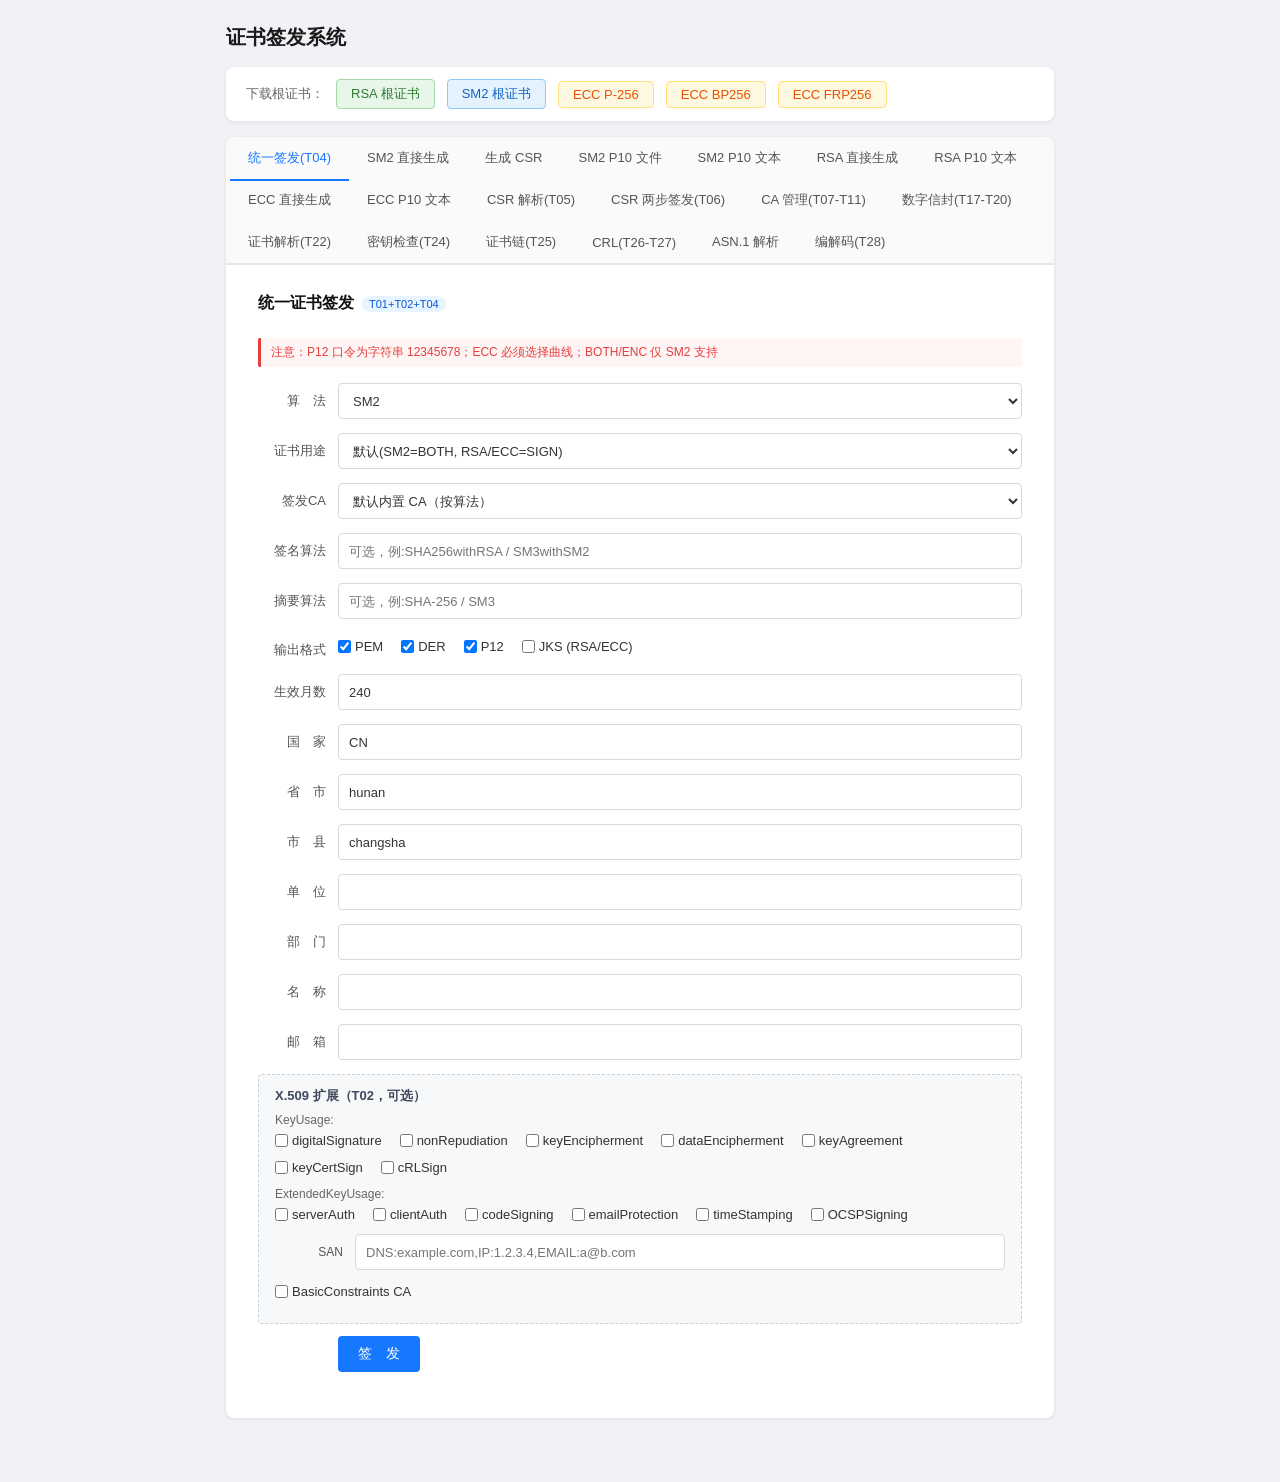
==== src/main/resources/static/index.html @ e84693b3 "init: 初始提交" ====
<!DOCTYPE html>
<html lang="zh-CN">
<head>
    <meta charset="utf-8">
    <meta name="viewport" content="width=device-width, initial-scale=1.0">
    <title>证书签发系统</title>
    <style>
        *, *::before, *::after { box-sizing: border-box; margin: 0; padding: 0; }

        body {
            font-family: -apple-system, BlinkMacSystemFont, "Segoe UI", Roboto, "Helvetica Neue", Arial, sans-serif;
            font-size: 14px;
            color: #333;
            background: #f0f2f5;
            min-height: 100vh;
        }

        /* ── Layout ─────────────────────────────────────── */
        .page-wrapper {
            max-width: 860px;
            margin: 24px auto;
            padding: 0 16px 40px;
        }

        .page-header {
            display: flex;
            align-items: center;
            gap: 12px;
            margin-bottom: 16px;
        }

        .page-header h1 {
            font-size: 20px;
            font-weight: 600;
            color: #1a1a1a;
        }

        /* ── CA Download Bar ─────────────────────────────── */
        .ca-bar {
            background: #fff;
            border-radius: 8px;
            padding: 12px 20px;
            margin-bottom: 16px;
            display: flex;
            flex-wrap: wrap;
            gap: 12px;
            align-items: center;
            box-shadow: 0 1px 4px rgba(0,0,0,.08);
        }

        .ca-bar span { font-size: 13px; color: #666; white-space: nowrap; }

        .ca-link {
            display: inline-block;
            padding: 5px 14px;
            border-radius: 4px;
            font-size: 13px;
            font-weight: 500;
            text-decoration: none;
            transition: opacity .15s;
            white-space: nowrap;
        }
        .ca-link:hover { opacity: .8; }
        .ca-link.rsa  { background: #e8f5e9; color: #2e7d32; border: 1px solid #a5d6a7; }
        .ca-link.sm2  { background: #e3f2fd; color: #1565c0; border: 1px solid #90caf9; }
        .ca-link.ecc  { background: #fff8e1; color: #e65100; border: 1px solid #ffe082; }

        /* ── Card ────────────────────────────────────────── */
        .card {
            background: #fff;
            border-radius: 8px;
            box-shadow: 0 1px 4px rgba(0,0,0,.08);
            overflow: hidden;
        }

        /* ── Tabs ────────────────────────────────────────── */
        .tab-nav {
            display: flex;
            flex-wrap: wrap;
            border-bottom: 2px solid #e5e7eb;
            background: #fafafa;
            padding: 0 4px;
        }

        .tab-btn {
            padding: 12px 18px;
            font-size: 13px;
            font-weight: 500;
            color: #555;
            background: none;
            border: none;
            cursor: pointer;
            border-bottom: 2px solid transparent;
            margin-bottom: -2px;
            transition: color .15s, border-color .15s;
            white-space: nowrap;
        }
        .tab-btn:hover { color: #1677ff; }
        .tab-btn.active { color: #1677ff; border-bottom-color: #1677ff; }

        .tab-pane { display: none; padding: 28px 32px 32px; }
        .tab-pane.active { display: block; }

        /* ── Form ─────────────────────────────────��──────── */
        .pane-title {
            font-size: 16px;
            font-weight: 600;
            margin-bottom: 24px;
            color: #111;
            display: flex;
            align-items: center;
            gap: 8px;
        }
        .pane-title .badge {
            font-size: 11px;
            font-weight: 500;
            padding: 2px 7px;
            border-radius: 10px;
            background: #e8f4ff;
            color: #0958d9;
        }

        .form-row {
            display: flex;
            align-items: center;
            margin-bottom: 14px;
            gap: 0;
        }

        .form-label {
            width: 80px;
            flex-shrink: 0;
            text-align: right;
            padding-right: 12px;
            color: #555;
            font-size: 13px;
        }

        .form-control {
            flex: 1;
            height: 36px;
            padding: 0 10px;
            border: 1px solid #d9d9d9;
            border-radius: 4px;
            font-size: 13px;
            color: #333;
            background: #fff;
            transition: border-color .15s, box-shadow .15s;
            outline: none;
        }
        .form-control:focus {
            border-color: #1677ff;
            box-shadow: 0 0 0 2px rgba(22,119,255,.12);
        }

        textarea.form-control {
            height: 280px;
            padding: 10px;
            resize: vertical;
            line-height: 1.5;
            font-family: "SFMono-Regular", Consolas, "Liberation Mono", Menlo, monospace;
            font-size: 12px;
        }

        select.form-control { cursor: pointer; }

        .form-hint {
            font-size: 12px;
            color: #e53e3e;
            margin-bottom: 16px;
            padding: 6px 10px;
            background: #fff5f5;
            border-left: 3px solid #e53e3e;
            border-radius: 2px;
        }

        /* ── File upload area ────────────────────────────── */
        .upload-area {
            border: 2px dashed #d9d9d9;
            border-radius: 6px;
            padding: 40px 20px;
            text-align: center;
            cursor: pointer;
            transition: border-color .15s, background .15s;
            margin-bottom: 16px;
            position: relative;
        }
        .upload-area:hover, .upload-area.drag-over {
            border-color: #1677ff;
            background: #f0f7ff;
        }
        .upload-area input[type=file] {
            position: absolute;
            inset: 0;
            opacity: 0;
            cursor: pointer;
        }
        .upload-icon {
            font-size: 32px;
            margin-bottom: 8px;
            color: #aaa;
        }
        .upload-area p { font-size: 14px; color: #666; }
        .upload-area small { font-size: 12px; color: #aaa; }
        .upload-filename {
            margin-top: 10px;
            font-size: 13px;
            color: #1677ff;
            font-weight: 500;
        }

        /* ── Button ──────────────────────────────────────── */
        .btn {
            display: inline-flex;
            align-items: center;
            gap: 6px;
            padding: 0 20px;
            height: 36px;
            border: none;
            border-radius: 4px;
            font-size: 14px;
            font-weight: 500;
            cursor: pointer;
            transition: background .15s, opacity .15s, transform .05s;
            outline: none;
        }
        .btn:active { transform: scale(.97); }
        .btn-primary { background: #1677ff; color: #fff; }
        .btn-primary:hover { background: #0958d9; }
        .btn-primary:disabled { background: #b0d0ff; cursor: not-allowed; }

        /* ── Toast ───────────────────────────────────────── */
        #toast-container {
            position: fixed;
            top: 24px;
            right: 24px;
            z-index: 9999;
            display: flex;
            flex-direction: column;
            gap: 10px;
            pointer-events: none;
        }
        .toast {
            padding: 12px 20px;
            border-radius: 6px;
            font-size: 14px;
            font-weight: 500;
            box-shadow: 0 4px 16px rgba(0,0,0,.15);
            animation: slideIn .25s ease;
            pointer-events: auto;
            max-width: 340px;
        }
        .toast.success { background: #f6ffed; color: #389e0d; border: 1px solid #b7eb8f; }
        .toast.error   { background: #fff2f0; color: #cf1322; border: 1px solid #ffccc7; }
        .toast.info    { background: #e6f4ff; color: #0958d9; border: 1px solid #91caff; }

        @keyframes slideIn {
            from { opacity: 0; transform: translateX(30px); }
            to   { opacity: 1; transform: translateX(0); }
        }

        /* ── Spinner ─────────────────────────────────────── */
        .spinner {
            display: inline-block;
            width: 16px;
            height: 16px;
            border: 2px solid rgba(255,255,255,.5);
            border-top-color: #fff;
            border-radius: 50%;
            animation: spin .6s linear infinite;
        }
        @keyframes spin { to { transform: rotate(360deg); } }

        /* ── Extension panel (T02) ────────────────────────── */
        .ext-panel {
            background: #f7f8fa;
            border: 1px dashed #c9d1d9;
            padding: 12px 16px;
            margin: 12px 0;
            border-radius: 4px;
        }
        .ext-panel .ext-title {
            font-weight: 600;
            color: #3f4a5c;
            margin-bottom: 8px;
            font-size: 13px;
        }
        .chk-row {
            display: flex;
            flex-wrap: wrap;
            gap: 12px 18px;
            margin: 6px 0 12px;
        }
        .chk-row label {
            font-size: 13px;
            color: #333;
            display: inline-flex;
            align-items: center;
            gap: 4px;
            cursor: pointer;
        }
        .preview-box {
            background: #fafafa;
            border: 1px solid #e0e4ea;
            padding: 12px 16px;
            margin-top: 12px;
            border-radius: 4px;
            white-space: pre-wrap;
            word-break: break-all;
            max-height: 380px;
            overflow: auto;
            font-family: "SFMono-Regular", Consolas, Menlo, monospace;
            font-size: 12px;
            color: #2a2a2a;
        }
        .btn-secondary { background: #f5f5f5; color: #333; border: 1px solid #d9d9d9; }
        .btn-secondary:hover { background: #e8e8e8; }
        .asn1-frame {
            width: 100%;
            min-height: calc(100vh - 220px);
            border: 1px solid #e0e4ea;
            border-radius: 4px;
            background: #fff;
        }

        /* ── Responsive ──────────────────────────────────── */
        @media (max-width: 600px) {
            .tab-pane { padding: 20px 16px 24px; }
            .form-label { width: 64px; font-size: 12px; }
            .tab-btn { padding: 10px 12px; font-size: 12px; }
            .ca-bar { gap: 8px; }
        }
    </style>
</head>
<body>

<div id="toast-container"></div>

<div class="page-wrapper">
    <div class="page-header">
        <h1>证书签发系统</h1>
    </div>

    <!-- CA Download Bar -->
    <div class="ca-bar">
        <span>下载根证书：</span>
        <a class="ca-link rsa" href="/api/v2/cert/download-rsa-ca">RSA 根证书</a>
        <a class="ca-link sm2" href="/api/v2/cert/download-sm2-ca">SM2 根证书</a>
        <a class="ca-link ecc" href="/api/v2/cert/download-ecc-ca/prime256v1">ECC P-256</a>
        <a class="ca-link ecc" href="/api/v2/cert/download-ecc-ca/brainpoolP256r1">ECC BP256</a>
        <a class="ca-link ecc" href="/api/v2/cert/download-ecc-ca/FRP256v1">ECC FRP256</a>
    </div>

    <!-- Main card -->
    <div class="card">
        <div class="tab-nav" role="tablist">
            <button class="tab-btn active" data-tab="unified"   role="tab">统一签发(T04)</button>
            <button class="tab-btn"        data-tab="sm2-p12"   role="tab">SM2 直接生成</button>
            <button class="tab-btn"        data-tab="csr-generate" role="tab">生成 CSR</button>
            <button class="tab-btn"        data-tab="sm2-p10f"  role="tab">SM2 P10 文件</button>
            <button class="tab-btn"        data-tab="sm2-p10s"  role="tab">SM2 P10 文本</button>
            <button class="tab-btn"        data-tab="rsa-p12"   role="tab">RSA 直接生成</button>
            <button class="tab-btn"        data-tab="rsa-p10s"  role="tab">RSA P10 文本</button>
            <button class="tab-btn"        data-tab="ecc-p12"   role="tab">ECC 直接生成</button>
            <button class="tab-btn"        data-tab="ecc-p10s"  role="tab">ECC P10 文本</button>
            <button class="tab-btn"        data-tab="csr-parse" role="tab">CSR 解析(T05)</button>
            <button class="tab-btn"        data-tab="csr-sign"  role="tab">CSR 两步签发(T06)</button>
            <button class="tab-btn"        data-tab="ca-mgmt"   role="tab">CA 管理(T07-T11)</button>
            <button class="tab-btn"        data-tab="envelope"  role="tab">数字信封(T17-T20)</button>
            <button class="tab-btn"        data-tab="cert-parse" role="tab">证书解析(T22)</button>
            <button class="tab-btn"        data-tab="key-inspect" role="tab">密钥检查(T24)</button>
            <button class="tab-btn"        data-tab="chain-inspect" role="tab">证书链(T25)</button>
            <button class="tab-btn"        data-tab="crl"       role="tab">CRL(T26-T27)</button>
            <button class="tab-btn"        data-tab="asn1"      role="tab">ASN.1 解析</button>
            <button class="tab-btn"        data-tab="tools"     role="tab">编解码(T28)</button>
        </div>

        <!-- ── Tab 0: T04 统一签发 ─────────────────────────── -->
        <div class="tab-pane active" id="tab-unified">
            <div class="pane-title">统一证书签发 <span class="badge">T01+T02+T04</span></div>
            <div class="form-hint">注意：P12 口令为字符串 12345678；ECC 必须选择曲线；BOTH/ENC 仅 SM2 支持</div>
            <form id="form-unified" autocomplete="off">
                <div class="form-row">
                    <label class="form-label">算　法</label>
                    <select class="form-control" name="algorithm" id="unified-algo">
                        <option value="SM2" selected>SM2</option>
                        <option value="RSA">RSA</option>
                        <option value="ECC">ECC</option>
                    </select>
                </div>
                <div class="form-row" id="unified-curve-row" style="display:none">
                    <label class="form-label">ECC曲线</label>
                    <select class="form-control" name="curve">
                        <option value="prime256v1" selected>prime256v1</option>
                        <option value="brainpoolP256r1">brainpoolP256r1</option>
                        <option value="FRP256v1">FRP256v1</option>
                    </select>
                </div>
                <div class="form-row">
                    <label class="form-label">证书用途</label>
                    <select class="form-control" name="certUsage">
                        <option value="">默认(SM2=BOTH, RSA/ECC=SIGN)</option>
                        <option value="SIGN">SIGN 签名</option>
                        <option value="ENC">ENC 加密 (仅SM2)</option>
                        <option value="BOTH">BOTH 双证书 (仅SM2)</option>
                    </select>
                </div>
                <div class="form-row">
                    <label class="form-label">签发CA</label>
                    <select class="form-control" name="caId" id="unified-caId">
                        <option value="">默认内置 CA（按算法）</option>
                    </select>
                </div>
                <div class="form-row">
                    <label class="form-label">签名算法</label>
                    <input class="form-control" name="signatureAlg" placeholder="可选，例:SHA256withRSA / SM3withSM2">
                </div>
                <div class="form-row">
                    <label class="form-label">摘要算法</label>
                    <input class="form-control" name="digestAlg" placeholder="可选，例:SHA-256 / SM3">
                </div>
                <div class="form-row" style="align-items:flex-start">
                    <label class="form-label" style="padding-top:8px">输出格式</label>
                    <div class="chk-row" style="flex:1; margin:6px 0">
                        <label><input type="checkbox" name="of_PEM" checked> PEM</label>
                        <label><input type="checkbox" name="of_DER" checked> DER</label>
                        <label><input type="checkbox" name="of_P12" checked> P12</label>
                        <label><input type="checkbox" name="of_JKS"> JKS (RSA/ECC)</label>
                    </div>
                </div>
                <div class="form-row">
                    <label class="form-label">生效月数</label>
                    <input class="form-control" name="certValidMonth" type="number" min="1" max="360" value="240">
                </div>
                <div class="form-row"><label class="form-label">国　家</label><input class="form-control" name="dn_c" value="CN" required></div>
                <div class="form-row"><label class="form-label">省　市</label><input class="form-control" name="dn_st" value="hunan" required></div>
                <div class="form-row"><label class="form-label">市　县</label><input class="form-control" name="dn_l" value="changsha" required></div>
                <div class="form-row"><label class="form-label">单　位</label><input class="form-control" name="dn_o" required></div>
                <div class="form-row"><label class="form-label">部　门</label><input class="form-control" name="dn_ou" required></div>
                <div class="form-row"><label class="form-label">名　称</label><input class="form-control" name="dn_cn" required></div>
                <div class="form-row"><label class="form-label">邮　箱</label><input class="form-control" name="dn_email" type="email"></div>

                <div class="ext-panel">
                    <div class="ext-title">X.509 扩展（T02，可选）</div>
                    <div style="font-size:12px;color:#666;margin-bottom:4px">KeyUsage:</div>
                    <div class="chk-row">
                        <label><input type="checkbox" name="ku_digitalSignature"> digitalSignature</label>
                        <label><input type="checkbox" name="ku_nonRepudiation"> nonRepudiation</label>
                        <label><input type="checkbox" name="ku_keyEncipherment"> keyEncipherment</label>
                        <label><input type="checkbox" name="ku_dataEncipherment"> dataEncipherment</label>
                        <label><input type="checkbox" name="ku_keyAgreement"> keyAgreement</label>
                        <label><input type="checkbox" name="ku_keyCertSign"> keyCertSign</label>
                        <label><input type="checkbox" name="ku_cRLSign"> cRLSign</label>
                    </div>
                    <div style="font-size:12px;color:#666;margin-bottom:4px">ExtendedKeyUsage:</div>
                    <div class="chk-row">
                        <label><input type="checkbox" name="eku_serverAuth"> serverAuth</label>
                        <label><input type="checkbox" name="eku_clientAuth"> clientAuth</label>
                        <label><input type="checkbox" name="eku_codeSigning"> codeSigning</label>
                        <label><input type="checkbox" name="eku_emailProtection"> emailProtection</label>
                        <label><input type="checkbox" name="eku_timeStamping"> timeStamping</label>
                        <label><input type="checkbox" name="eku_ocspSigning"> OCSPSigning</label>
                    </div>
                    <div class="form-row">
                        <label class="form-label" style="font-size:12px">SAN</label>
                        <input class="form-control" name="sans" placeholder="DNS:example.com,IP:1.2.3.4,EMAIL:a@b.com">
                    </div>
                    <div class="chk-row">
                        <label><input type="checkbox" name="basicConstraintsCA"> BasicConstraints CA</label>
                    </div>
                </div>

                <div class="form-row">
                    <label class="form-label"></label>
                    <button class="btn btn-primary" type="submit" id="btn-unified">签　发</button>
                </div>
            </form>
        </div>

        <!-- ── Tab 1: SM2 直接生成 P12 ─────────────────────── -->
        <div class="tab-pane" id="tab-sm2-p12">
            <div class="pane-title">SM2 用户证书签发 <span class="badge">服务端生成密钥</span></div>
            <div class="form-hint">注意：P12 口令为字符串 12345678</div>
            <form id="form-sm2-p12" autocomplete="off">
                <div class="form-row">
                    <label class="form-label">生效月数</label>
                    <input class="form-control" name="certValidMonth" type="number" min="1" max="360" value="240" required>
                </div>
                <div class="form-row">
                    <label class="form-label">国　家</label>
                    <input class="form-control" name="dn_c" placeholder="DN_C" value="CN" required>
                </div>
                <div class="form-row">
                    <label class="form-label">省　市</label>
                    <input class="form-control" name="dn_st" placeholder="DN_ST" value="hunan" required>
                </div>
                <div class="form-row">
                    <label class="form-label">市　县</label>
                    <input class="form-control" name="dn_l" placeholder="DN_L" value="changsha" required>
                </div>
                <div class="form-row">
                    <label class="form-label">地　址</label>
                    <input class="form-control" name="dn_street" placeholder="DN_S（选填）">
                </div>
                <div class="form-row">
                    <label class="form-label">单　位</label>
                    <input class="form-control" name="dn_o" placeholder="DN_O" required>
                </div>
                <div class="form-row">
                    <label class="form-label">部　门</label>
                    <input class="form-control" name="dn_ou" placeholder="DN_OU" required>
                </div>
                <div class="form-row">
                    <label class="form-label">名　称</label>
                    <input class="form-control" name="dn_cn" placeholder="DN_CN（唯一标识）" required>
                </div>
                <div class="form-row">
                    <label class="form-label">邮　箱</label>
                    <input class="form-control" name="dn_email" type="email" placeholder="DN_E（选填）">
                </div>
                <div class="form-row">
                    <label class="form-label"></label>
                    <button class="btn btn-primary" type="submit" id="btn-sm2-p12">提　交</button>
                </div>
            </form>
        </div>

        <!-- ── Tab 1.1: 生成 CSR ─────────────────────────── -->
        <div class="tab-pane" id="tab-csr-generate">
            <div class="pane-title">SM2 CSR 生成 <span class="badge">下载 CSR + 私钥</span></div>
            <div class="form-hint">输入 DN 后下载 ZIP，包含 .csr.pem 和对应 .key.pem</div>
            <form id="form-csr-generate" autocomplete="off">
                <div class="form-row">
                    <label class="form-label">国　家</label>
                    <input class="form-control" name="dn_c" placeholder="DN_C" value="CN" required>
                </div>
                <div class="form-row">
                    <label class="form-label">省　市</label>
                    <input class="form-control" name="dn_st" placeholder="DN_ST" value="hunan" required>
                </div>
                <div class="form-row">
                    <label class="form-label">市　县</label>
                    <input class="form-control" name="dn_l" placeholder="DN_L" value="changsha" required>
                </div>
                <div class="form-row">
                    <label class="form-label">地　址</label>
                    <input class="form-control" name="dn_street" placeholder="DN_S（选填）">
                </div>
                <div class="form-row">
                    <label class="form-label">单　位</label>
                    <input class="form-control" name="dn_o" placeholder="DN_O" required>
                </div>
                <div class="form-row">
                    <label class="form-label">部　门</label>
                    <input class="form-control" name="dn_ou" placeholder="DN_OU" required>
                </div>
                <div class="form-row">
                    <label class="form-label">名　称</label>
                    <input class="form-control" name="dn_cn" placeholder="DN_CN（唯一标识）" required>
                </div>
                <div class="form-row">
                    <label class="form-label">邮　箱</label>
                    <input class="form-control" name="dn_email" type="email" placeholder="DN_E（选填）">
                </div>
                <div class="form-row">
                    <label class="form-label"></label>
                    <button class="btn btn-primary" type="submit" id="btn-csr-generate">生成并下载</button>
                </div>
            </form>
        </div>

        <!-- ── Tab 2: SM2 P10 文件 ───────────────────────── -->
        <div class="tab-pane" id="tab-sm2-p10f">
            <div class="pane-title">SM2 P10 文件上传 <span class="badge">CSR 签发</span></div>
            <div class="form-hint">注意：P12 口令为字符串 12345678</div>
            <div class="upload-area" id="upload-sm2-p10f-area">
                <input type="file" id="upload-sm2-p10f-input" accept=".pem,.p10,.csr,.cer,.txt">
                <div class="upload-icon">📄</div>
                <p>点击或拖拽 P10 文件到此处</p>
                <small>支持 .pem / .p10 / .csr 格式</small>
                <div class="upload-filename" id="upload-sm2-p10f-name"></div>
            </div>
            <button class="btn btn-primary" id="btn-sm2-p10f" disabled>提　交</button>
        </div>

        <!-- ── Tab 3: SM2 P10 文本 ───────────────────────── -->
        <div class="tab-pane" id="tab-sm2-p10s">
            <div class="pane-title">SM2 P10 文本签发 <span class="badge">CSR 签发</span></div>
            <div class="form-hint">注意：P12 口令为字符串 12345678</div>
            <form id="form-sm2-p10s" autocomplete="off">
                <div class="form-row" style="align-items:flex-start">
                    <label class="form-label" style="padding-top:8px">P10 内容</label>
                    <textarea class="form-control" name="p10PemStr" placeholder="请粘贴 p10.pem 文件内容（-----BEGIN CERTIFICATE REQUEST----- ...）" required></textarea>
                </div>
                <div class="form-row">
                    <label class="form-label"></label>
                    <button class="btn btn-primary" type="submit" id="btn-sm2-p10s">提　交</button>
                </div>
            </form>
        </div>

        <!-- ── Tab 4: RSA 直接生成 P12 ─────────────────────── -->
        <div class="tab-pane" id="tab-rsa-p12">
            <div class="pane-title">RSA 用户证书签发 <span class="badge">服务端生成密钥</span></div>
            <div class="form-hint">注意：P12 口令为字符串 12345678</div>
            <form id="form-rsa-p12" autocomplete="off">
                <div class="form-row">
                    <label class="form-label">生效月数</label>
                    <input class="form-control" name="certValidMonth" type="number" min="1" max="360" value="240" required>
                </div>
                <div class="form-row">
                    <label class="form-label">国　家</label>
                    <input class="form-control" name="dn_c" placeholder="DN_C" value="CN" required>
                </div>
                <div class="form-row">
                    <label class="form-label">省　市</label>
                    <input class="form-control" name="dn_st" placeholder="DN_ST" value="hunan" required>
                </div>
                <div class="form-row">
                    <label class="form-label">市　县</label>
                    <input class="form-control" name="dn_l" placeholder="DN_L" value="changsha" required>
                </div>
                <div class="form-row">
                    <label class="form-label">地　址</label>
                    <input class="form-control" name="dn_street" placeholder="DN_S（选填）">
                </div>
                <div class="form-row">
                    <label class="form-label">单　位</label>
                    <input class="form-control" name="dn_o" placeholder="DN_O" required>
                </div>
                <div class="form-row">
                    <label class="form-label">部　门</label>
                    <input class="form-control" name="dn_ou" placeholder="DN_OU" required>
                </div>
                <div class="form-row">
                    <label class="form-label">名　称</label>
                    <input class="form-control" name="dn_cn" placeholder="DN_CN（唯一标识）" required>
                </div>
                <div class="form-row">
                    <label class="form-label">邮　箱</label>
                    <input class="form-control" name="dn_email" type="email" placeholder="DN_E（选填）">
                </div>
                <div class="form-row">
                    <label class="form-label"></label>
                    <button class="btn btn-primary" type="submit" id="btn-rsa-p12">提　交</button>
                </div>
            </form>
        </div>

        <!-- ── Tab 5: RSA P10 文本 ───────────────────────── -->
        <div class="tab-pane" id="tab-rsa-p10s">
            <div class="pane-title">RSA P10 文本签发 <span class="badge">CSR 签发</span></div>
            <div class="form-hint">注意：P12 口令为字符串 12345678</div>
            <form id="form-rsa-p10s" autocomplete="off">
                <div class="form-row" style="align-items:flex-start">
                    <label class="form-label" style="padding-top:8px">P10 内容</label>
                    <textarea class="form-control" name="p10PemStr" placeholder="请粘贴 p10.pem 文件内容" required></textarea>
                </div>
                <div class="form-row">
                    <label class="form-label"></label>
                    <button class="btn btn-primary" type="submit" id="btn-rsa-p10s">提　交</button>
                </div>
            </form>
        </div>

        <!-- ── Tab 6: ECC 直接生成 P12 ─────────────────────── -->
        <div class="tab-pane" id="tab-ecc-p12">
            <div class="pane-title">ECC 用户证书签发 <span class="badge">服务端生成密钥</span></div>
            <div class="form-hint">注意：P12 口令为字符串 12345678</div>
            <form id="form-ecc-p12" autocomplete="off">
                <div class="form-row">
                    <label class="form-label">曲　线</label>
                    <select class="form-control" name="eccCurve">
                        <option value="prime256v1" selected>prime256v1 (P-256 / secp256r1)</option>
                        <option value="brainpoolP256r1">brainpoolP256r1</option>
                        <option value="FRP256v1">FRP256v1</option>
                    </select>
                </div>
                <div class="form-row">
                    <label class="form-label">生效月数</label>
                    <input class="form-control" name="certValidMonth" type="number" min="1" max="360" value="240" required>
                </div>
                <div class="form-row">
                    <label class="form-label">国　家</label>
                    <input class="form-control" name="dn_c" placeholder="DN_C" value="CN" required>
                </div>
                <div class="form-row">
                    <label class="form-label">省　市</label>
                    <input class="form-control" name="dn_st" placeholder="DN_ST" value="hunan" required>
                </div>
                <div class="form-row">
                    <label class="form-label">市　县</label>
                    <input class="form-control" name="dn_l" placeholder="DN_L" value="changsha" required>
                </div>
                <div class="form-row">
                    <label class="form-label">地　址</label>
                    <input class="form-control" name="dn_street" placeholder="DN_S（选填）">
                </div>
                <div class="form-row">
                    <label class="form-label">单　位</label>
                    <input class="form-control" name="dn_o" placeholder="DN_O" required>
                </div>
                <div class="form-row">
                    <label class="form-label">部　门</label>
                    <input class="form-control" name="dn_ou" placeholder="DN_OU" required>
                </div>
                <div class="form-row">
                    <label class="form-label">名　称</label>
                    <input class="form-control" name="dn_cn" placeholder="DN_CN（唯一标识）" required>
                </div>
                <div class="form-row">
                    <label class="form-label">邮　箱</label>
                    <input class="form-control" name="dn_email" type="email" placeholder="DN_E（选填）">
                </div>
                <div class="form-row">
                    <label class="form-label"></label>
                    <button class="btn btn-primary" type="submit" id="btn-ecc-p12">提　交</button>
                </div>
            </form>
        </div>

        <!-- ── Tab 7: ECC P10 文本 ───────────────────────── -->
        <div class="tab-pane" id="tab-ecc-p10s">
            <div class="pane-title">ECC P10 文本签发 <span class="badge">CSR 签发</span></div>
            <div class="form-hint">注意：P12 口令为字符串 12345678</div>
            <form id="form-ecc-p10s" autocomplete="off">
                <div class="form-row">
                    <label class="form-label">曲　线</label>
                    <select class="form-control" name="eccCurve">
                        <option value="prime256v1" selected>prime256v1 (P-256 / secp256r1)</option>
                        <option value="brainpoolP256r1">brainpoolP256r1</option>
                        <option value="FRP256v1">FRP256v1</option>
                    </select>
                </div>
                <div class="form-row" style="align-items:flex-start">
                    <label class="form-label" style="padding-top:8px">P10 内容</label>
                    <textarea class="form-control" name="p10PemStr" placeholder="请粘贴 p10.pem 文件内容" required></textarea>
                </div>
                <div class="form-row">
                    <label class="form-label"></label>
                    <button class="btn btn-primary" type="submit" id="btn-ecc-p10s">提　交</button>
                </div>
            </form>
        </div>

        <!-- ── Tab 8: T05 CSR 解析 ─────────────────────────── -->
        <div class="tab-pane" id="tab-csr-parse">
            <div class="pane-title">CSR 解析 <span class="badge">T05</span></div>
            <div class="form-row" style="align-items:flex-start">
                <label class="form-label" style="padding-top:8px">CSR</label>
                <textarea class="form-control" id="csrParseInput" placeholder="粘贴 PKCS#10 CSR (PEM 或 base64 DER)"></textarea>
            </div>
            <div class="form-row">
                <label class="form-label"></label>
                <button class="btn btn-primary" id="btn-csr-parse">解 析</button>
            </div>
            <div id="csrParseResult" class="preview-box" style="display:none"></div>
        </div>

        <!-- ── Tab 9: T06 CSR 两步签发 ─────────────────────── -->
        <div class="tab-pane" id="tab-csr-sign">
            <div class="pane-title">CSR 两步签发 <span class="badge">T06</span></div>
            <div class="form-hint">先点【预览】查看 CSR 解析与默认扩展，确认无误后点【签发】。</div>
            <form id="form-csr-sign" autocomplete="off">
                <div class="form-row" style="align-items:flex-start">
                    <label class="form-label" style="padding-top:8px">CSR</label>
                    <textarea class="form-control" name="csrContent" placeholder="粘贴 PKCS#10 CSR，或选择下方 CSR 文件自动填入" required></textarea>
                </div>
                <div class="form-row">
                    <label class="form-label">CSR文件</label>
                    <div style="flex:1">
                        <input class="form-control" id="csr-sign-file" type="file" accept=".csr,.p10,.pem,.der,.req,.txt,application/pkcs10">
                        <div id="csrSignFileStatus" style="font-size:12px;color:#666;margin-top:6px">支持 PEM 或 DER CSR 文件；读取后仍可手动编辑 CSR 内容。</div>
                    </div>
                </div>
                <div class="form-row">
                    <label class="form-label">算　法</label>
                    <select class="form-control" name="algorithm" id="csrsign-algo">
                        <option value="">自动检测</option>
                        <option value="SM2">SM2</option>
                        <option value="RSA">RSA</option>
                        <option value="ECC">ECC</option>
                    </select>
                </div>
                <div class="form-row" id="csrsign-curve-row" style="display:none">
                    <label class="form-label">ECC曲线</label>
                    <select class="form-control" name="curve">
                        <option value="prime256v1" selected>prime256v1</option>
                        <option value="brainpoolP256r1">brainpoolP256r1</option>
                        <option value="FRP256v1">FRP256v1</option>
                    </select>
                </div>
                <div class="form-row">
                    <label class="form-label">有效月数</label>
                    <input class="form-control" name="certValidMonth" type="number" min="1" max="360" placeholder="可选">
                </div>

                <div class="ext-panel">
                    <div class="ext-title">追加扩展（合并到 CSR 中已请求项）</div>
                    <div style="font-size:12px;color:#666;margin-bottom:4px">KeyUsage:</div>
                    <div class="chk-row">
                        <label><input type="checkbox" name="csku_digitalSignature"> digitalSignature</label>
                        <label><input type="checkbox" name="csku_nonRepudiation"> nonRepudiation</label>
                        <label><input type="checkbox" name="csku_keyEncipherment"> keyEncipherment</label>
                        <label><input type="checkbox" name="csku_dataEncipherment"> dataEncipherment</label>
                        <label><input type="checkbox" name="csku_keyAgreement"> keyAgreement</label>
                        <label><input type="checkbox" name="csku_keyCertSign"> keyCertSign</label>
                        <label><input type="checkbox" name="csku_cRLSign"> cRLSign</label>
                    </div>
                    <div style="font-size:12px;color:#666;margin-bottom:4px">ExtendedKeyUsage:</div>
                    <div class="chk-row">
                        <label><input type="checkbox" name="cseku_serverAuth"> serverAuth</label>
                        <label><input type="checkbox" name="cseku_clientAuth"> clientAuth</label>
                        <label><input type="checkbox" name="cseku_codeSigning"> codeSigning</label>
                        <label><input type="checkbox" name="cseku_emailProtection"> emailProtection</label>
                        <label><input type="checkbox" name="cseku_timeStamping"> timeStamping</label>
                        <label><input type="checkbox" name="cseku_ocspSigning"> OCSPSigning</label>
                    </div>
                    <div class="form-row">
                        <label class="form-label" style="font-size:12px">SAN</label>
                        <input class="form-control" name="sans" placeholder="DNS:example.com,IP:1.2.3.4">
                    </div>
                    <div class="chk-row">
                        <label><input type="checkbox" name="basicConstraintsCA"> BasicConstraints CA</label>
                    </div>
                </div>

                <div class="form-row">
                    <label class="form-label"></label>
                    <button class="btn btn-secondary" type="button" id="btn-csr-preview">预 览</button>
                    &nbsp;
                    <button class="btn btn-primary" type="submit" id="btn-csr-sign">签 发</button>
                </div>
            </form>
            <div id="csrPreviewBox" class="preview-box" style="display:none"></div>
        </div>

        <!-- ══════════════════════════════════════════════════
             Tab 10: CA 管理 (T07-T11)
        ══════════════════════════════════════════════════ -->
        <div class="tab-pane" id="tab-ca-mgmt">
            <div class="pane-title">自建 CA 管理 <span class="badge">T07-T11</span></div>
            <div class="form-hint">需要管理员 token；所有 /api/v2/ca/** 请求自动附加 X-Admin-Token 头</div>

            <div class="form-row">
                <label class="form-label">Admin Token</label>
                <input class="form-control" id="admin-token" type="password" placeholder="X-Admin-Token（环境变量 CERT_ADMIN_TOKEN）">
            </div>

            <div class="ext-panel">
                <div class="ext-title">上传自建 CA（JSON / Base64 P12）</div>
                <form id="form-ca-upload" autocomplete="off">
                    <div class="form-row"><label class="form-label">名　称</label><input class="form-control" name="name" required placeholder="MyCorp Sub CA"></div>
                    <div class="form-row"><label class="form-label">P12 Base64</label><input class="form-control" name="p12Base64" placeholder="可选；与 PEM 二选一"></div>
                    <div class="form-row"><label class="form-label">P12 口令</label><input class="form-control" name="p12Password" placeholder="P12 文件口令"></div>
                    <div class="form-row" style="align-items:flex-start">
                        <label class="form-label" style="padding-top:8px">证书 PEM</label>
                        <textarea class="form-control" name="certPem" placeholder="可选；与 P12 二选一" style="height:120px"></textarea>
                    </div>
                    <div class="form-row" style="align-items:flex-start">
                        <label class="form-label" style="padding-top:8px">私钥 PEM</label>
                        <textarea class="form-control" name="privateKeyPem" style="height:120px"></textarea>
                    </div>
                    <div class="form-row"><label class="form-label">ECC 曲线</label><input class="form-control" name="curve" placeholder="仅 ECC 必填：prime256v1 等"></div>
                    <div class="form-row"><label class="form-label"></label>
                        <button class="btn btn-primary" type="submit" id="btn-ca-upload">上 传</button>
                        &nbsp;
                        <button class="btn btn-secondary" type="button" id="btn-ca-refresh">刷新列表</button>
                    </div>
                </form>
            </div>

            <div class="ext-panel">
                <div class="ext-title">CA 列表</div>
                <div id="ca-list" class="preview-box" style="display:block">点击 "刷新列表" 加载</div>
            </div>
        </div>

        <!-- ══════════════════════════════════════════════════
             Tab 11: 数字信封 (T17-T20)
        ══════════════════════════════════════════════════ -->
        <div class="tab-pane" id="tab-envelope">
            <div class="pane-title">数字信封 <span class="badge">T17-T20</span></div>
            <div class="form-hint">SM2 证书→SM4-CBC + SM2-Encrypt；RSA 证书→AES-128-CBC + RSA-PKCS1。</div>

            <div class="form-row">
                <label class="form-label">操　作</label>
                <select class="form-control" id="env-op">
                    <option value="encrypt" selected>加密 encrypt</option>
                    <option value="decrypt">解密 decrypt</option>
                    <option value="parse">解析 parse</option>
                </select>
            </div>

            <div id="env-encrypt-pane">
                <div class="form-row" style="align-items:flex-start">
                    <label class="form-label" style="padding-top:8px">明　文</label>
                    <textarea class="form-control" id="env-plain" placeholder="任意明文" style="height:100px"></textarea>
                </div>
                <div class="form-row">
                    <label class="form-label">明文编码</label>
                    <select class="form-control" id="env-plain-encoding">
                        <option value="utf8" selected>UTF-8 文本（自动 base64 化）</option>
                        <option value="base64">已是 base64</option>
                    </select>
                </div>
                <div class="form-row" style="align-items:flex-start">
                    <label class="form-label" style="padding-top:8px">收件人证书</label>
                    <textarea class="form-control" id="env-cert" placeholder="PEM 或 base64 DER" style="height:120px"></textarea>
                </div>
                <div class="form-row"><label class="form-label"></label>
                    <button class="btn btn-primary" id="btn-env-encrypt">加 密</button>
                </div>
            </div>

            <div id="env-decrypt-pane" style="display:none">
                <div class="form-row" style="align-items:flex-start">
                    <label class="form-label" style="padding-top:8px">信封 base64</label>
                    <textarea class="form-control" id="env-envelope" style="height:100px"></textarea>
                </div>
                <div class="form-row"><label class="form-label">P12 Base64</label><input class="form-control" id="env-p12" placeholder="P12 base64（与 PEM 二选一）"></div>
                <div class="form-row"><label class="form-label">P12 口令</label><input class="form-control" id="env-p12pwd"></div>
                <div class="form-row" style="align-items:flex-start">
                    <label class="form-label" style="padding-top:8px">私钥 PEM</label>
                    <textarea class="form-control" id="env-priv" style="height:100px"></textarea>
                </div>
                <div class="form-row" style="align-items:flex-start">
                    <label class="form-label" style="padding-top:8px">拥有者证书</label>
                    <textarea class="form-control" id="env-owner" placeholder="（多收件人时必填）" style="height:80px"></textarea>
                </div>
                <div class="form-row"><label class="form-label"></label>
                    <button class="btn btn-primary" id="btn-env-decrypt">解 密</button>
                </div>
            </div>

            <div id="env-parse-pane" style="display:none">
                <div class="form-row" style="align-items:flex-start">
                    <label class="form-label" style="padding-top:8px">信封 base64</label>
                    <textarea class="form-control" id="env-parse-input" style="height:120px"></textarea>
                </div>
                <div class="form-row"><label class="form-label"></label>
                    <button class="btn btn-primary" id="btn-env-parse">解 析</button>
                </div>
            </div>

            <div id="env-result" class="preview-box" style="display:none"></div>
        </div>

        <!-- ══════════════════════════════════════════════════
             Tab 12: 证书解析（含 v3 扩展项, T22）
        ══════════════════════════════════════════════════ -->
        <div class="tab-pane" id="tab-cert-parse">
            <div class="pane-title">证书解析 <span class="badge">T22 含扩展项</span></div>
            <div class="form-row" style="align-items:flex-start">
                <label class="form-label" style="padding-top:8px">证书</label>
                <textarea class="form-control" id="cert-parse-input" placeholder="PEM 或 base64 DER"></textarea>
            </div>
            <div class="form-row"><label class="form-label"></label>
                <button class="btn btn-primary" id="btn-cert-parse">解 析</button>
            </div>
            <div id="cert-parse-result" class="preview-box" style="display:none"></div>
        </div>

        <!-- ══════════════════════════════════════════════════
             Tab 13: 密钥检查 (T24)
        ══════════════════════════════════════════════════ -->
        <div class="tab-pane" id="tab-key-inspect">
            <div class="pane-title">私钥检查 <span class="badge">T24 含证书匹配</span></div>
            <div class="form-hint">仅私钥 → 算法/曲线/位长；附证书 → 校验私钥/证书是否匹配。</div>
            <div class="form-row" style="align-items:flex-start">
                <label class="form-label" style="padding-top:8px">私钥 PEM</label>
                <textarea class="form-control" id="key-priv" placeholder="-----BEGIN PRIVATE KEY----- ..."></textarea>
            </div>
            <div class="form-row"><label class="form-label">口　令</label><input class="form-control" id="key-pwd" placeholder="加密私钥时填"></div>
            <div class="form-row" style="align-items:flex-start">
                <label class="form-label" style="padding-top:8px">证书</label>
                <textarea class="form-control" id="key-cert" placeholder="可选 — PEM 或 base64 DER" style="height:100px"></textarea>
            </div>
            <div class="form-row"><label class="form-label"></label>
                <button class="btn btn-primary" id="btn-key-inspect">检 查</button>
            </div>
            <div id="key-inspect-result" class="preview-box" style="display:none"></div>
        </div>

        <!-- ══════════════════════════════════════════════════
             Tab 14: 证书链验证 (T25)
        ══════════════════════════════════════════════════ -->
        <div class="tab-pane" id="tab-chain-inspect">
            <div class="pane-title">证书链信任路径验证 <span class="badge">T25</span></div>
            <div class="form-hint">每行一张证书的 base64 DER 或一段 PEM 块（多行 PEM 用空行分隔）。链顺序：EE → SubCA → RootCA</div>
            <div class="form-row" style="align-items:flex-start">
                <label class="form-label" style="padding-top:8px">证书链</label>
                <textarea class="form-control" id="chain-input" placeholder="每张证书一段 PEM，多张用空行分隔" style="height:200px"></textarea>
            </div>
            <div class="form-row" style="align-items:flex-start">
                <label class="form-label" style="padding-top:8px">信任锚</label>
                <textarea class="form-control" id="chain-anchors" placeholder="可选 — 锚证书（同样多 PEM）" style="height:120px"></textarea>
            </div>
            <div class="form-row"><label class="form-label"></label>
                <button class="btn btn-primary" id="btn-chain-inspect">验 证</button>
            </div>
            <div id="chain-result" class="preview-box" style="display:none"></div>
        </div>

        <!-- ══════════════════════════════════════════════════
             Tab 15: CRL (T26-T27)
        ══════════════════════════════════════════════════ -->
        <div class="tab-pane" id="tab-crl">
            <div class="pane-title">CRL <span class="badge">T26-T27</span></div>
            <div class="form-row">
                <label class="form-label">操　作</label>
                <select class="form-control" id="crl-op">
                    <option value="generate" selected>生成 CRL</option>
                    <option value="parse">解析 CRL</option>
                </select>
            </div>

            <div id="crl-generate-pane">
                <div class="form-row"><label class="form-label">caId</label><input class="form-control" id="crl-caId" placeholder="builtin:SM2 / builtin:RSA / custom:..."></div>
                <div class="form-row"><label class="form-label">有效天数</label><input class="form-control" id="crl-validDays" type="number" min="1" value="30"></div>
                <div class="form-row" style="align-items:flex-start">
                    <label class="form-label" style="padding-top:8px">被吊销条目</label>
                    <textarea class="form-control" id="crl-entries" placeholder='JSON 数组，每项 {"serialNumberHex":"1a2b","reason":1}' style="height:140px"></textarea>
                </div>
                <div class="form-row"><label class="form-label"></label>
                    <button class="btn btn-primary" id="btn-crl-generate">生 成</button>
                </div>
            </div>

            <div id="crl-parse-pane" style="display:none">
                <div class="form-row" style="align-items:flex-start">
                    <label class="form-label" style="padding-top:8px">CRL base64</label>
                    <textarea class="form-control" id="crl-parse-input" style="height:140px"></textarea>
                </div>
                <div class="form-row"><label class="form-label"></label>
                    <button class="btn btn-primary" id="btn-crl-parse">解 析</button>
                </div>
            </div>

            <div id="crl-result" class="preview-box" style="display:none"></div>
        </div>

        <!-- ══════════════════════════════════════════════════
             Tab 16: ASN.1 解析
        ══════════════════════════════════════════════════ -->
        <div class="tab-pane" id="tab-asn1">
            <div class="pane-title">ASN.1 数据解析 <span class="badge">asn1js</span></div>
            <div class="form-hint">可粘贴 PEM/Base64/Hex/DER 数据，或加载示例文件进行结构化解析。</div>
            <iframe class="asn1-frame" src="asn1js/index.html" title="ASN.1 数据解析"></iframe>
        </div>

        <!-- ══════════════════════════════════════════════════
             Tab 17: 编解码工具 (T28)
        ══════════════════════════════════════════════════ -->
        <div class="tab-pane" id="tab-tools">
            <div class="pane-title">编解码工具 <span class="badge">T28</span></div>
            <div class="form-row">
                <label class="form-label">类　型</label>
                <select class="form-control" id="tool-type">
                    <option value="base64" selected>Base64 编/解码</option>
                    <option value="hex">Hex 编/解码</option>
                    <option value="asn1">ASN.1 解码</option>
                </select>
            </div>
            <div class="form-row" id="tool-op-row">
                <label class="form-label">操　作</label>
                <select class="form-control" id="tool-op">
                    <option value="encode" selected>encode</option>
                    <option value="decode">decode</option>
                </select>
            </div>
            <div class="form-row" id="tool-enc-row">
                <label class="form-label">输入编码</label>
                <select class="form-control" id="tool-input-encoding">
                    <option value="plain" selected>plain (UTF-8)</option>
                    <option value="base64">base64</option>
                    <option value="hex">hex</option>
                </select>
            </div>
            <div class="form-row" style="align-items:flex-start">
                <label class="form-label" style="padding-top:8px">输　入</label>
                <textarea class="form-control" id="tool-input" placeholder="待处理串"></textarea>
            </div>
            <div class="form-row"><label class="form-label"></label>
                <button class="btn btn-primary" id="btn-tool-run">运 行</button>
            </div>
            <div id="tool-result" class="preview-box" style="display:none"></div>
        </div>

    </div><!-- .card -->
</div><!-- .page-wrapper -->

<script>
(function () {
    'use strict';

    /* ── Toast ─────────────────────────────────────────── */
    function toast(msg, type) {
        var container = document.getElementById('toast-container');
        var el = document.createElement('div');
        el.className = 'toast ' + (type || 'info');
        el.textContent = msg;
        container.appendChild(el);
        setTimeout(function () {
            el.style.transition = 'opacity .3s';
            el.style.opacity = '0';
            setTimeout(function () { container.removeChild(el); }, 300);
        }, 3500);
    }

    /* ── Tabs ──────────────────────────────────────────── */
    var tabBtns = document.querySelectorAll('.tab-btn');
    tabBtns.forEach(function (btn) {
        btn.addEventListener('click', function () {
            var target = btn.dataset.tab;
            tabBtns.forEach(function (b) { b.classList.remove('active'); });
            document.querySelectorAll('.tab-pane').forEach(function (p) { p.classList.remove('active'); });
            btn.classList.add('active');
            document.getElementById('tab-' + target).classList.add('active');
        });
    });

    /* ── Button loading state ──────────────────────────── */
    function setLoading(btn, loading) {
        if (loading) {
            btn.disabled = true;
            btn._originalText = btn.textContent;
            btn.innerHTML = '<span class="spinner"></span> 处理中…';
        } else {
            btn.disabled = false;
            btn.textContent = btn._originalText || '提　交';
        }
    }

    /* ── Trigger download ──────────────────────────────── */
    function triggerDownload(url) {
        var a = document.createElement('a');
        a.href = url;
        a.download = '';
        document.body.appendChild(a);
        a.click();
        document.body.removeChild(a);
    }

    /* ── Collect form data as plain object ─────────────── */
    function formToObject(form) {
        var data = {};
        new FormData(form).forEach(function (val, key) {
            data[key] = val;
        });
        // certValidMonth must be a number
        if (data.certValidMonth !== undefined) {
            data.certValidMonth = parseInt(data.certValidMonth, 10);
        }
        return data;
    }

    /* ── POST JSON → handle response ───────────────────── */
    function postJson(url, payload, btn, onSuccess) {
        setLoading(btn, true);
        fetch(url, {
            method: 'POST',
            headers: { 'Content-Type': 'application/json' },
            body: JSON.stringify(payload)
        })
        .then(function (res) { return res.json(); })
        .then(function (result) {
            if (result.success) {
                toast('签发成功，正在下载…', 'success');
                onSuccess(result);
            } else {
                toast(result.msg || '操作失败', 'error');
            }
        })
        .catch(function (err) {
            toast('请求失败：' + err.message, 'error');
        })
        .finally(function () {
            setLoading(btn, false);
        });
    }

    function filenameFromDisposition(disposition, fallbackName) {
        if (!disposition) return fallbackName;
        var match = /filename\*=UTF-8''([^;]+)|filename="?([^";]+)"?/i.exec(disposition);
        var filename = match && (match[1] || match[2]);
        if (!filename) return fallbackName;
        try { return decodeURIComponent(filename); } catch (e) { return filename; }
    }

    function postJsonDownload(url, payload, btn, fallbackName) {
        setLoading(btn, true);
        fetch(url, {
            method: 'POST',
            headers: { 'Content-Type': 'application/json' },
            body: JSON.stringify(payload)
        })
        .then(function (res) {
            if (!res.ok) {
                return res.text().then(function (text) {
                    throw new Error(text || ('HTTP ' + res.status));
                });
            }
            var filename = filenameFromDisposition(res.headers.get('Content-Disposition'), fallbackName);
            return res.blob().then(function (blob) { return { blob: blob, filename: filename }; });
        })
        .then(function (download) {
            var objectUrl = URL.createObjectURL(download.blob);
            var a = document.createElement('a');
            a.href = objectUrl;
            a.download = download.filename;
            document.body.appendChild(a);
            a.click();
            document.body.removeChild(a);
            URL.revokeObjectURL(objectUrl);
            toast('CSR 生成成功，正在下载…', 'success');
        })
        .catch(function (err) {
            toast('请求失败：' + err.message, 'error');
        })
        .finally(function () {
            setLoading(btn, false);
        });
    }

    /* ── POST FormData (file upload) ───────────────────── */
    function postFormData(url, formData, btn, onSuccess) {
        setLoading(btn, true);
        fetch(url, { method: 'POST', body: formData })
        .then(function (res) { return res.json(); })
        .then(function (result) {
            if (result.success) {
                toast('签发成功，正在下载…', 'success');
                onSuccess(result);
            } else {
                toast(result.msg || '操作失败', 'error');
            }
        })
        .catch(function (err) {
            toast('请求失败：' + err.message, 'error');
        })
        .finally(function () {
            setLoading(btn, false);
        });
    }

    /* ════════════════════════════════════════════════════
       Tab 1 — SM2 直接生成 P12
    ════════════════════════════════════════════════════ */
    document.getElementById('form-sm2-p12').addEventListener('submit', function (e) {
        e.preventDefault();
        var btn  = document.getElementById('btn-sm2-p12');
        var data = formToObject(this);
        postJson('/api/v2/cert/cert-issue', data, btn, function () {
            triggerDownload('/api/v2/cert/download-cert/' + encodeURIComponent(data.dn_cn));
        });
    });

    document.getElementById('form-csr-generate').addEventListener('submit', function (e) {
        e.preventDefault();
        var btn = document.getElementById('btn-csr-generate');
        var data = formToObject(this);
        var filename = (data.dn_cn || 'csr') + '.csr.zip';
        postJsonDownload('/api/v2/cert/csr/generate', data, btn, filename);
    });

    /* ════════════════════════════════════════════════════
       Tab 2 — SM2 P10 文件上传
    ════════════════════════════════════════════════════ */
    (function () {
        var area   = document.getElementById('upload-sm2-p10f-area');
        var input  = document.getElementById('upload-sm2-p10f-input');
        var nameEl = document.getElementById('upload-sm2-p10f-name');
        var btn    = document.getElementById('btn-sm2-p10f');
        var file   = null;

        function setFile(f) {
            file = f;
            nameEl.textContent = f ? '已选择：' + f.name : '';
            btn.disabled = !f;
        }

        input.addEventListener('change', function () { setFile(this.files[0] || null); });

        area.addEventListener('dragover', function (e) {
            e.preventDefault();
            area.classList.add('drag-over');
        });
        area.addEventListener('dragleave', function () { area.classList.remove('drag-over'); });
        area.addEventListener('drop', function (e) {
            e.preventDefault();
            area.classList.remove('drag-over');
            setFile(e.dataTransfer.files[0] || null);
        });

        btn.addEventListener('click', function () {
            if (!file) { toast('请先选择 P10 文件', 'error'); return; }
            var fd = new FormData();
            fd.append('file', file);
            postFormData('/api/v2/cert/p10Upload', fd, btn, function (result) {
                triggerDownload('/api/v2/cert/download-cert/' + encodeURIComponent(result.data));
                setFile(null);
            });
        });
    })();

    /* ════════════════════════════════════════════════════
       Tab 3 — SM2 P10 文本
    ════════════════════════════════════════════════════ */
    document.getElementById('form-sm2-p10s').addEventListener('submit', function (e) {
        e.preventDefault();
        var btn  = document.getElementById('btn-sm2-p10s');
        var data = formToObject(this);
        postJson('/api/v2/cert/p10PemStr', data, btn, function (result) {
            triggerDownload('/api/v2/cert/download-cert/' + encodeURIComponent(result.data));
        });
    });

    /* ════════════════════════════════════════════════════
       Tab 4 — RSA 直接生成 P12
    ════════════════════════════════════════════════════ */
    document.getElementById('form-rsa-p12').addEventListener('submit', function (e) {
        e.preventDefault();
        var btn  = document.getElementById('btn-rsa-p12');
        var data = formToObject(this);
        postJson('/api/v2/cert/rsa-cert-issue', data, btn, function () {
            triggerDownload('/api/v2/cert/download-rsa-cert/' + encodeURIComponent(data.dn_cn));
        });
    });

    /* ════════════════════════════════════════════════════
       Tab 5 — RSA P10 文本
    ════════════════════════════════════════════════════ */
    document.getElementById('form-rsa-p10s').addEventListener('submit', function (e) {
        e.preventDefault();
        var btn  = document.getElementById('btn-rsa-p10s');
        var data = formToObject(this);
        postJson('/api/v2/cert/rsa-p10PemStr', data, btn, function (result) {
            triggerDownload('/api/v2/cert/download-rsa-cert/' + encodeURIComponent(result.data));
        });
    });

    /* ════════════════════════════════════════════════════
       Tab 6 — ECC 直接生成 P12
    ════════════════════════════════════════════════════ */
    document.getElementById('form-ecc-p12').addEventListener('submit', function (e) {
        e.preventDefault();
        var btn   = document.getElementById('btn-ecc-p12');
        var data  = formToObject(this);
        var curve = data.eccCurve || 'prime256v1';
        postJson('/api/v2/cert/ecc-cert-issue/' + curve, data, btn, function () {
            triggerDownload('/api/v2/cert/download-ecc-cert/' + curve + '/' + encodeURIComponent(data.dn_cn));
        });
    });

    /* ════════════════════════════════════════════════════
       Tab 7 — ECC P10 文本
    ════════════════════════════════════════════════════ */
    document.getElementById('form-ecc-p10s').addEventListener('submit', function (e) {
        e.preventDefault();
        var btn   = document.getElementById('btn-ecc-p10s');
        var data  = formToObject(this);
        var curve = data.eccCurve || 'prime256v1';
        postJson('/api/v2/cert/ecc-p10PemStr/' + curve, data, btn, function (result) {
            triggerDownload('/api/v2/cert/download-ecc-cert/' + curve + '/' + encodeURIComponent(result.data));
        });
    });

    /* ── Helpers shared by Unified / CSR Sign ─────────── */
    function collectChecked(form, prefix) {
        var arr = [];
        form.querySelectorAll('input[type=checkbox][name^="' + prefix + '"]').forEach(function (cb) {
            if (cb.checked) arr.push(cb.name.substring(prefix.length));
        });
        return arr;
    }
    function collectOutputFormats(form) {
        return collectChecked(form, 'of_');
    }
    function parseSans(str) {
        if (!str) return [];
        return str.split(',').map(function (s) { return s.trim(); }).filter(function (s) { return s.length > 0; });
    }
    function postRaw(url, body, contentType, btn, onResult) {
        setLoading(btn, true);
        fetch(url, { method: 'POST', headers: { 'Content-Type': contentType }, body: body })
            .then(function (r) { return r.json(); })
            .then(function (result) {
                if (result.success) onResult(result);
                else toast(result.msg || '操作失败', 'error');
            })
            .catch(function (err) { toast('请求失败：' + err.message, 'error'); })
            .finally(function () { setLoading(btn, false); });
    }

    /* ════════════════════════════════════════════════════
       Tab 0 — T04 统一签发
    ════════════════════════════════════════════════════ */
    var unifiedAlgo = document.getElementById('unified-algo');
    var unifiedCurveRow = document.getElementById('unified-curve-row');
    unifiedAlgo.addEventListener('change', function () {
        unifiedCurveRow.style.display = unifiedAlgo.value === 'ECC' ? 'flex' : 'none';
    });

    document.getElementById('form-unified').addEventListener('submit', function (e) {
        e.preventDefault();
        var form = this;
        var btn  = document.getElementById('btn-unified');
        var f    = formToObject(form);
        var algo = f.algorithm || 'SM2';
        var curve = f.curve || 'prime256v1';

        var payload = {
            certValidMonth: typeof f.certValidMonth === 'number' && !isNaN(f.certValidMonth) ? f.certValidMonth : null,
            dn_c: f.dn_c, dn_st: f.dn_st, dn_l: f.dn_l,
            dn_o: f.dn_o, dn_ou: f.dn_ou, dn_cn: f.dn_cn, dn_email: f.dn_email,
            algorithm: algo,
            certUsage: f.certUsage || null,
            caId: f.caId || null,
            signatureAlg: f.signatureAlg || null,
            digestAlg: f.digestAlg || null,
            outputFormats: collectOutputFormats(form),
            keyUsages: collectChecked(form, 'ku_'),
            extendedKeyUsages: collectChecked(form, 'eku_'),
            subjectAltNames: parseSans(f.sans),
            basicConstraintsCA: form.querySelector('input[name=basicConstraintsCA]').checked ? true : null
        };

        var qs = 'algorithm=' + encodeURIComponent(algo);
        if (algo === 'ECC') qs += '&curve=' + encodeURIComponent(curve);

        postJson('/api/v2/cert/issue?' + qs, payload, btn, function (result) {
            var cn = result.data;
            var path = '/api/v2/cert/download/' + algo + '/' + encodeURIComponent(cn);
            if (algo === 'ECC') path += '?curve=' + encodeURIComponent(curve);
            triggerDownload(path);
        });
    });

    /* ════════════════════════════════════════════════════
       Tab 8 — T05 CSR 解析
    ════════════════════════════════════════════════════ */
    document.getElementById('btn-csr-parse').addEventListener('click', function () {
        var btn = this;
        var csr = document.getElementById('csrParseInput').value;
        if (!csr || !csr.trim()) { toast('请输入 CSR', 'error'); return; }
        postRaw('/api/v2/cert/csr/parse', csr, 'text/plain', btn, function (result) {
            var box = document.getElementById('csrParseResult');
            box.style.display = 'block';
            box.textContent = JSON.stringify(result.data, null, 2);
        });
    });

    /* ════════════════════════════════════════════════════
       Tab 9 — T06 CSR 两步签发
    ════════════════════════════════════════════════════ */
    var csrSignAlgo = document.getElementById('csrsign-algo');
    var csrSignCurveRow = document.getElementById('csrsign-curve-row');
    var csrSignForm = document.getElementById('form-csr-sign');
    var csrSignInput = csrSignForm.querySelector('textarea[name=csrContent]');
    var csrSignFile = document.getElementById('csr-sign-file');
    var csrSignFileStatus = document.getElementById('csrSignFileStatus');
    var csrPreviewState = { csrContent: null, detectedAlgorithm: null, curve: null };
    var maxCsrFileSize = 1024 * 1024;

    csrSignAlgo.addEventListener('change', function () {
        csrSignCurveRow.style.display = csrSignAlgo.value === 'ECC' ? 'flex' : 'none';
    });

    function clearCsrPreviewState() {
        csrPreviewState = { csrContent: null, detectedAlgorithm: null, curve: null };
        var box = document.getElementById('csrPreviewBox');
        box.style.display = 'none';
        box.textContent = '';
    }

    function saveCsrPreviewState(payload, result) {
        csrPreviewState = {
            csrContent: payload.csrContent,
            detectedAlgorithm: result.data && result.data.detectedAlgorithm ? result.data.detectedAlgorithm : null,
            curve: resolveCsrCurve(result.data && result.data.publicKeyParam)
        };
    }

    function resolveCsrCurve(publicKeyParam) {
        if (!publicKeyParam) return null;
        if (publicKeyParam.indexOf('prime256v1') >= 0 ||
            publicKeyParam.indexOf('secp256r1') >= 0 ||
            publicKeyParam.indexOf('1.2.840.10045.3.1.7') >= 0) return 'prime256v1';
        if (publicKeyParam.indexOf('brainpoolP256r1') >= 0 ||
            publicKeyParam.indexOf('1.3.36.3.3.2.8.1.1.7') >= 0) return 'brainpoolP256r1';
        if (publicKeyParam.indexOf('FRP256v1') >= 0 ||
            publicKeyParam.indexOf('1.2.250.1.223.101.256.1') >= 0) return 'FRP256v1';
        return null;
    }

    function looksLikeCsrPem(text) {
        return text.indexOf('-----BEGIN CERTIFICATE REQUEST-----') >= 0 ||
            text.indexOf('-----BEGIN NEW CERTIFICATE REQUEST-----') >= 0;
    }

    function arrayBufferToBase64(buffer) {
        var bytes = new Uint8Array(buffer);
        var binary = '';
        var chunkSize = 0x8000;
        for (var i = 0; i < bytes.length; i += chunkSize) {
            var chunk = bytes.subarray(i, i + chunkSize);
            binary += String.fromCharCode.apply(null, chunk);
        }
        return btoa(binary);
    }

    function requestJson(url, payload) {
        return fetch(url, {
            method: 'POST',
            headers: { 'Content-Type': 'application/json' },
            body: JSON.stringify(payload)
        })
        .then(function (res) { return res.json(); })
        .then(function (result) {
            if (!result.success) throw new Error(result.msg || '操作失败');
            return result;
        });
    }

    function resolveCsrSignAlgorithm(payload) {
        if (payload.algorithm) return Promise.resolve(payload.algorithm);
        if (csrPreviewState.csrContent === payload.csrContent && csrPreviewState.detectedAlgorithm) {
            return Promise.resolve(csrPreviewState.detectedAlgorithm);
        }
        return requestJson('/api/v2/cert/csr/preview', payload).then(function (result) {
            saveCsrPreviewState(payload, result);
            if (!csrPreviewState.detectedAlgorithm) throw new Error('无法自动检测 CSR 算法');
            return csrPreviewState.detectedAlgorithm;
        });
    }

    function handleCsrFile(file) {
        if (!file) return;
        if (file.size > maxCsrFileSize) {
            csrSignFile.value = '';
            csrSignFileStatus.textContent = 'CSR 文件不能超过 1MB';
            toast('CSR 文件不能超过 1MB', 'error');
            return;
        }
        var reader = new FileReader();
        reader.onload = function () {
            var buffer = reader.result;
            var text = new TextDecoder('utf-8').decode(buffer);
            var isPem = looksLikeCsrPem(text);
            csrSignInput.value = isPem ? text.trim() : arrayBufferToBase64(buffer);
            clearCsrPreviewState();
            csrSignFileStatus.textContent = '已读取：' + file.name + '（' + (isPem ? 'PEM' : 'DER/base64') + '）';
            toast('CSR 文件已读取，请预览或签发', 'success');
        };
        reader.onerror = function () {
            toast('读取 CSR 文件失败', 'error');
        };
        reader.readAsArrayBuffer(file);
    }

    function buildCsrSignPayload(form) {
        var f = formToObject(form);
        return {
            csrContent: f.csrContent,
            algorithm: f.algorithm || null,
            curve: f.curve || null,
            certValidMonth: typeof f.certValidMonth === 'number' && !isNaN(f.certValidMonth) ? f.certValidMonth : null,
            keyUsages: collectChecked(form, 'csku_'),
            extendedKeyUsages: collectChecked(form, 'cseku_'),
            subjectAltNames: parseSans(f.sans),
            basicConstraintsCA: form.querySelector('input[name=basicConstraintsCA]').checked ? true : null
        };
    }

    csrSignFile.addEventListener('change', function () {
        handleCsrFile(this.files && this.files[0]);
    });

    csrSignInput.addEventListener('input', function () {
        clearCsrPreviewState();
    });

    csrSignForm.addEventListener('change', function (event) {
        if (event.target !== csrSignFile) clearCsrPreviewState();
    });

    document.getElementById('btn-csr-preview').addEventListener('click', function () {
        var btn = this;
        var payload = buildCsrSignPayload(csrSignForm);
        if (!payload.csrContent) { toast('请输入 CSR', 'error'); return; }
        setLoading(btn, true);
        requestJson('/api/v2/cert/csr/preview', payload)
            .then(function (result) {
                saveCsrPreviewState(payload, result);
                var box = document.getElementById('csrPreviewBox');
                box.style.display = 'block';
                box.textContent = JSON.stringify(result.data, null, 2);
                toast('预览成功', 'success');
            })
            .catch(function (err) {
                toast(err.message || '操作失败', 'error');
            })
            .finally(function () {
                setLoading(btn, false);
            });
    });

    csrSignForm.addEventListener('submit', function (e) {
        e.preventDefault();
        var btn = document.getElementById('btn-csr-sign');
        var payload = buildCsrSignPayload(this);
        var explicitAlgorithm = !!payload.algorithm;
        if (!payload.csrContent) { toast('请输入 CSR', 'error'); return; }
        setLoading(btn, true);
        resolveCsrSignAlgorithm(payload)
            .then(function (algo) {
                if (!explicitAlgorithm && algo === 'ECC' && csrPreviewState.curve) payload.curve = csrPreviewState.curve;
                payload.algorithm = algo;
                return requestJson('/api/v2/cert/csr/sign', payload).then(function (result) {
                    var cn = result.data;
                    var path = '/api/v2/cert/download/' + algo + '/' + encodeURIComponent(cn);
                    if (algo === 'ECC') path += '?curve=' + encodeURIComponent(payload.curve || 'prime256v1');
                    toast('签发成功，正在下载…', 'success');
                    triggerDownload(path);
                });
            })
            .catch(function (err) {
                toast(err.message || '操作失败', 'error');
            })
            .finally(function () {
                setLoading(btn, false);
            });
    });

    /* ════════════════════════════════════════════════════
       Iteration 2/4/5 — Shared helpers
    ════════════════════════════════════════════════════ */
    var adminTokenInput = document.getElementById('admin-token');
    function adminHeaders() {
        var h = { 'Content-Type': 'application/json' };
        var tok = adminTokenInput && adminTokenInput.value ? adminTokenInput.value : '';
        if (tok) h['X-Admin-Token'] = tok;
        return h;
    }

    function showJson(elId, obj) {
        var box = document.getElementById(elId);
        box.style.display = 'block';
        box.textContent = (typeof obj === 'string') ? obj : JSON.stringify(obj, null, 2);
    }

    function fetchJson(url, init, btn, onResult) {
        setLoading(btn, true);
        fetch(url, init)
            .then(function (r) { return r.json().then(function (j) { return { status: r.status, body: j }; }); })
            .then(function (pkg) {
                var result = pkg.body;
                if (result && result.success) onResult(result);
                else toast((result && result.msg) || ('HTTP ' + pkg.status), 'error');
            })
            .catch(function (err) { toast('请求失败：' + err.message, 'error'); })
            .finally(function () { setLoading(btn, false); });
    }

    /* ════════════════════════════════════════════════════
       Tab 10 — CA 管理 (T07-T11)
    ════════════════════════════════════════════════════ */
    function renderCaList(arr) {
        if (!arr || !arr.length) { showJson('ca-list', '（无 CA）'); return; }
        var lines = arr.map(function (c) {
            return '[' + (c.builtin ? '内置' : '自建') + '] ' + c.caId
                + '  algo=' + c.algorithm + (c.curve ? '/' + c.curve : '')
                + '  CN=' + (c.subjectCn || '?')
                + (c.builtin ? '' : '  [DEL]');
        }).join('\n');
        showJson('ca-list', lines);

        // 同步到「统一签发」下的 caId 下拉
        var sel = document.getElementById('unified-caId');
        if (sel) {
            var prev = sel.value;
            sel.innerHTML = '<option value="">默认内置 CA（按算法）</option>';
            arr.forEach(function (c) {
                var opt = document.createElement('option');
                opt.value = c.caId;
                opt.textContent = c.caId + ' (' + c.algorithm + (c.curve ? '/' + c.curve : '') + ')';
                sel.appendChild(opt);
            });
            sel.value = prev;
        }
    }

    document.getElementById('btn-ca-refresh').addEventListener('click', function () {
        var btn = this;
        fetchJson('/api/v2/ca/list', { headers: adminHeaders() }, btn, function (result) {
            renderCaList(result.data);
        });
    });

    document.getElementById('form-ca-upload').addEventListener('submit', function (e) {
        e.preventDefault();
        var btn = document.getElementById('btn-ca-upload');
        var f = formToObject(this);
        var payload = {
            name: f.name,
            p12Base64: f.p12Base64 || undefined,
            p12Password: f.p12Password || undefined,
            certPem: f.certPem || undefined,
            privateKeyPem: f.privateKeyPem || undefined,
            curve: f.curve || undefined
        };
        fetchJson('/api/v2/ca/upload', {
            method: 'POST', headers: adminHeaders(), body: JSON.stringify(payload)
        }, btn, function (result) {
            toast('CA 上传成功: ' + result.data.caId, 'success');
            document.getElementById('btn-ca-refresh').click();
        });
    });

    // 点击列表中包含 [DEL] 的行执行删除
    document.getElementById('ca-list').addEventListener('click', function (e) {
        // 简化处理：弹窗输入 caId
        var caId = prompt('要删除的 caId（仅自建 CA）：');
        if (!caId) return;
        if (!confirm('确认删除 ' + caId + ' ？')) return;
        fetchJson('/api/v2/ca/' + encodeURIComponent(caId),
            { method: 'DELETE', headers: adminHeaders() },
            document.getElementById('btn-ca-refresh'),
            function () { toast('删除成功', 'success'); document.getElementById('btn-ca-refresh').click(); });
    });

    /* ════════════════════════════════════════════════════
       Tab 11 — 数字信封 (T17-T20)
    ════════════════════════════════════════════════════ */
    function toBase64Utf8(s) {
        try { return btoa(unescape(encodeURIComponent(s))); }
        catch (e) { toast('明文编码失败: ' + e.message, 'error'); throw e; }
    }

    document.getElementById('env-op').addEventListener('change', function () {
        ['encrypt', 'decrypt', 'parse'].forEach(function (op) {
            document.getElementById('env-' + op + '-pane').style.display =
                (this.value === op) ? 'block' : 'none';
        }.bind(this));
        document.getElementById('env-result').style.display = 'none';
    });

    document.getElementById('btn-env-encrypt').addEventListener('click', function () {
        var btn = this;
        var plain = document.getElementById('env-plain').value;
        var enc   = document.getElementById('env-plain-encoding').value;
        var cert  = document.getElementById('env-cert').value;
        if (!plain || !cert) { toast('明文与证书均不能为空', 'error'); return; }
        var b64 = (enc === 'base64') ? plain.trim() : toBase64Utf8(plain);
        fetchJson('/api/v2/envelope/encrypt', {
            method: 'POST', headers: { 'Content-Type': 'application/json' },
            body: JSON.stringify({ plainBase64: b64, recipientCert: cert })
        }, btn, function (result) {
            showJson('env-result', '信封 base64:\n' + result.data);
        });
    });

    document.getElementById('btn-env-decrypt').addEventListener('click', function () {
        var btn = this;
        var payload = {
            envelopeBase64: document.getElementById('env-envelope').value.trim(),
            p12Base64:      document.getElementById('env-p12').value.trim() || undefined,
            p12Password:    document.getElementById('env-p12pwd').value || undefined,
            privateKeyPem:  document.getElementById('env-priv').value || undefined,
            ownerCertPem:   document.getElementById('env-owner').value || undefined
        };
        if (!payload.envelopeBase64) { toast('信封 base64 不能为空', 'error'); return; }
        fetchJson('/api/v2/envelope/decrypt', {
            method: 'POST', headers: { 'Content-Type': 'application/json' },
            body: JSON.stringify(payload)
        }, btn, function (result) {
            var plain;
            try { plain = decodeURIComponent(escape(atob(result.data))); }
            catch (e) { plain = '(非 UTF-8) base64=' + result.data; }
            showJson('env-result', '明文:\n' + plain);
        });
    });

    document.getElementById('btn-env-parse').addEventListener('click', function () {
        var btn = this;
        var body = document.getElementById('env-parse-input').value.trim();
        if (!body) { toast('信封 base64 不能为空', 'error'); return; }
        fetchJson('/api/v2/envelope/parse', {
            method: 'POST', headers: { 'Content-Type': 'text/plain' }, body: body
        }, btn, function (result) {
            showJson('env-result', result.data);
        });
    });

    /* ════════════════════════════════════════════════════
       Tab 12 — 证书解析 (T22)
    ════════════════════════════════════════════════════ */
    document.getElementById('btn-cert-parse').addEventListener('click', function () {
        var btn = this;
        var input = document.getElementById('cert-parse-input').value.trim();
        if (!input) { toast('请输入证书', 'error'); return; }
        fetchJson('/api/v2/inspect/cert', {
            method: 'POST', headers: { 'Content-Type': 'text/plain' }, body: input
        }, btn, function (result) {
            showJson('cert-parse-result', result.data);
        });
    });

    /* ════════════════════════════════════════════════════
       Tab 13 — 密钥检查 (T24)
    ════════════════════════════════════════════════════ */
    document.getElementById('btn-key-inspect').addEventListener('click', function () {
        var btn = this;
        var payload = {
            privateKeyPem: document.getElementById('key-priv').value,
            password: document.getElementById('key-pwd').value || undefined,
            certPemOrBase64: document.getElementById('key-cert').value || undefined
        };
        if (!payload.privateKeyPem) { toast('请输入私钥 PEM', 'error'); return; }
        fetchJson('/api/v2/inspect/key', {
            method: 'POST', headers: { 'Content-Type': 'application/json' },
            body: JSON.stringify(payload)
        }, btn, function (result) {
            showJson('key-inspect-result', result.data);
        });
    });

    /* ════════════════════════════════════════════════════
       Tab 14 — 证书链 (T25)
    ════════════════════════════════════════════════════ */
    function splitPemBlocks(text) {
        if (!text || !text.trim()) return [];
        var t = text.trim();
        if (t.indexOf('-----BEGIN') === -1) {
            // base64 — 每行视为一张证书
            return t.split(/\n+/).map(function (s) { return s.trim(); }).filter(Boolean);
        }
        // PEM — 按 -----BEGIN 切分
        var blocks = [];
        var re = /-----BEGIN [^-]+-----[\s\S]*?-----END [^-]+-----/g;
        var m;
        while ((m = re.exec(t)) !== null) blocks.push(m[0]);
        return blocks;
    }

    document.getElementById('btn-chain-inspect').addEventListener('click', function () {
        var btn = this;
        var chain = splitPemBlocks(document.getElementById('chain-input').value);
        var anchors = splitPemBlocks(document.getElementById('chain-anchors').value);
        if (!chain.length) { toast('证书链不能为空', 'error'); return; }
        fetchJson('/api/v2/inspect/chain', {
            method: 'POST', headers: { 'Content-Type': 'application/json' },
            body: JSON.stringify({ chain: chain, trustAnchors: anchors.length ? anchors : null })
        }, btn, function (result) {
            showJson('chain-result', result.data);
        });
    });

    /* ════════════════════════════════════════════════════
       Tab 15 — CRL (T26-T27)
    ════════════════════════════════════════════════════ */
    document.getElementById('crl-op').addEventListener('change', function () {
        document.getElementById('crl-generate-pane').style.display = this.value === 'generate' ? 'block' : 'none';
        document.getElementById('crl-parse-pane').style.display    = this.value === 'parse'    ? 'block' : 'none';
        document.getElementById('crl-result').style.display = 'none';
    });

    document.getElementById('btn-crl-generate').addEventListener('click', function () {
        var btn = this;
        var caId = document.getElementById('crl-caId').value.trim() || undefined;
        var validDays = parseInt(document.getElementById('crl-validDays').value, 10) || 30;
        var raw = document.getElementById('crl-entries').value.trim();
        var revoked;
        try { revoked = JSON.parse(raw); }
        catch (e) { toast('revoked 不是合法 JSON', 'error'); return; }
        fetchJson('/api/v2/crl/generate', {
            method: 'POST', headers: { 'Content-Type': 'application/json' },
            body: JSON.stringify({ caId: caId, validDays: validDays, revoked: revoked })
        }, btn, function (result) {
            showJson('crl-result', 'CRL base64:\n' + result.data);
        });
    });

    document.getElementById('btn-crl-parse').addEventListener('click', function () {
        var btn = this;
        var body = document.getElementById('crl-parse-input').value.trim();
        if (!body) { toast('CRL base64 不能为空', 'error'); return; }
        fetchJson('/api/v2/inspect/crl', {
            method: 'POST', headers: { 'Content-Type': 'text/plain' }, body: body
        }, btn, function (result) {
            showJson('crl-result', result.data);
        });
    });

    /* ════════════════════════════════════════════════════
       Tab 16 — 编解码 (T28)
    ════════════════════════════════════════════════════ */
    document.getElementById('tool-type').addEventListener('change', function () {
        var asn1 = this.value === 'asn1';
        document.getElementById('tool-op-row').style.display = asn1 ? 'none' : 'flex';
        document.getElementById('tool-enc-row').style.display = asn1 ? 'none' : 'flex';
        document.getElementById('tool-result').style.display = 'none';
    });

    document.getElementById('btn-tool-run').addEventListener('click', function () {
        var btn = this;
        var type = document.getElementById('tool-type').value;
        var input = document.getElementById('tool-input').value;
        if (!input) { toast('输入不能为空', 'error'); return; }
        if (type === 'asn1') {
            fetchJson('/api/v2/tools/asn1', {
                method: 'POST', headers: { 'Content-Type': 'text/plain' }, body: input
            }, btn, function (result) { showJson('tool-result', result.data); });
            return;
        }
        var payload = {
            operation: document.getElementById('tool-op').value,
            input: input,
            inputEncoding: document.getElementById('tool-input-encoding').value
        };
        fetchJson('/api/v2/tools/' + type, {
            method: 'POST', headers: { 'Content-Type': 'application/json' },
            body: JSON.stringify(payload)
        }, btn, function (result) { showJson('tool-result', result.data); });
    });

    /* ── 启动期：尝试加载 CA 列表（如果配了 token 就成功；否则保持空） ── */
    setTimeout(function () {
        if (adminTokenInput && adminTokenInput.value) {
            document.getElementById('btn-ca-refresh').click();
        }
    }, 100);

})();
</script>
</body>
</html>
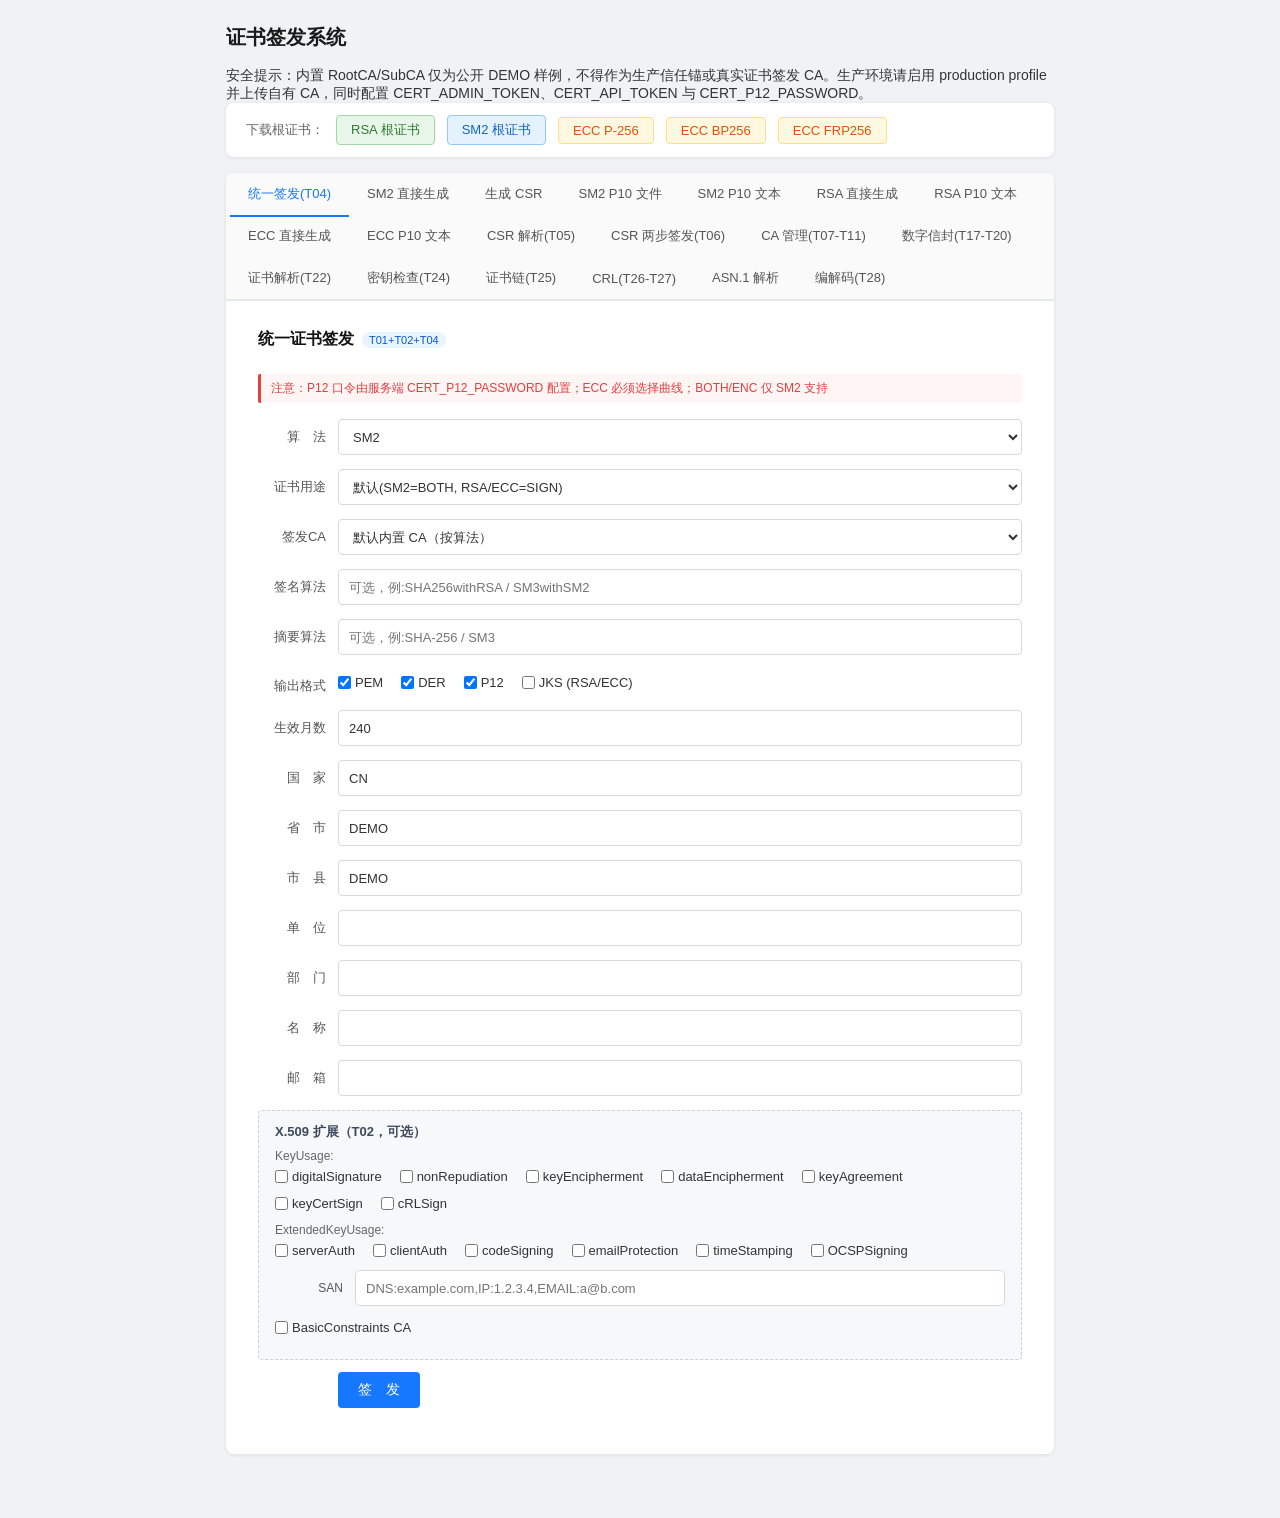
==== commit 9223b2f2: "init: 初始提交" ====
--- a/src/main/resources/static/index.html
+++ b/src/main/resources/static/index.html
@@ -339,6 +339,10 @@
 <div class="page-wrapper">
     <div class="page-header">
         <h1>证书签发系统</h1>
+    </div>
+
+    <div class="demo-warning">
+        安全提示：内置 RootCA/SubCA 仅为公开 DEMO 样例，不得作为生产信任锚或真实证书签发 CA。生产环境请启用 production profile 并上传自有 CA，同时配置 CERT_ADMIN_TOKEN、CERT_API_TOKEN 与 CERT_P12_PASSWORD。
     </div>
 
     <!-- CA Download Bar -->
@@ -378,7 +382,7 @@
         <!-- ── Tab 0: T04 统一签发 ─────────────────────────── -->
         <div class="tab-pane active" id="tab-unified">
             <div class="pane-title">统一证书签发 <span class="badge">T01+T02+T04</span></div>
-            <div class="form-hint">注意：P12 口令为字符串 12345678；ECC 必须选择曲线；BOTH/ENC 仅 SM2 支持</div>
+            <div class="form-hint">注意：P12 口令由服务端 CERT_P12_PASSWORD 配置；ECC 必须选择曲线；BOTH/ENC 仅 SM2 支持</div>
             <form id="form-unified" autocomplete="off">
                 <div class="form-row">
                     <label class="form-label">算　法</label>
@@ -433,8 +437,8 @@
                     <input class="form-control" name="certValidMonth" type="number" min="1" max="360" value="240">
                 </div>
                 <div class="form-row"><label class="form-label">国　家</label><input class="form-control" name="dn_c" value="CN" required></div>
-                <div class="form-row"><label class="form-label">省　市</label><input class="form-control" name="dn_st" value="hunan" required></div>
-                <div class="form-row"><label class="form-label">市　县</label><input class="form-control" name="dn_l" value="changsha" required></div>
+                <div class="form-row"><label class="form-label">省　市</label><input class="form-control" name="dn_st" value="DEMO" required></div>
+                <div class="form-row"><label class="form-label">市　县</label><input class="form-control" name="dn_l" value="DEMO" required></div>
                 <div class="form-row"><label class="form-label">单　位</label><input class="form-control" name="dn_o" required></div>
                 <div class="form-row"><label class="form-label">部　门</label><input class="form-control" name="dn_ou" required></div>
                 <div class="form-row"><label class="form-label">名　称</label><input class="form-control" name="dn_cn" required></div>
@@ -480,7 +484,7 @@
         <!-- ── Tab 1: SM2 直接生成 P12 ─────────────────────── -->
         <div class="tab-pane" id="tab-sm2-p12">
             <div class="pane-title">SM2 用户证书签发 <span class="badge">服务端生成密钥</span></div>
-            <div class="form-hint">注意：P12 口令为字符串 12345678</div>
+            <div class="form-hint">注意：P12 口令由服务端 CERT_P12_PASSWORD 配置</div>
             <form id="form-sm2-p12" autocomplete="off">
                 <div class="form-row">
                     <label class="form-label">生效月数</label>
@@ -492,11 +496,11 @@
                 </div>
                 <div class="form-row">
                     <label class="form-label">省　市</label>
-                    <input class="form-control" name="dn_st" placeholder="DN_ST" value="hunan" required>
+                    <input class="form-control" name="dn_st" placeholder="DN_ST" value="DEMO" required>
                 </div>
                 <div class="form-row">
                     <label class="form-label">市　县</label>
-                    <input class="form-control" name="dn_l" placeholder="DN_L" value="changsha" required>
+                    <input class="form-control" name="dn_l" placeholder="DN_L" value="DEMO" required>
                 </div>
                 <div class="form-row">
                     <label class="form-label">地　址</label>
@@ -536,11 +540,11 @@
                 </div>
                 <div class="form-row">
                     <label class="form-label">省　市</label>
-                    <input class="form-control" name="dn_st" placeholder="DN_ST" value="hunan" required>
+                    <input class="form-control" name="dn_st" placeholder="DN_ST" value="DEMO" required>
                 </div>
                 <div class="form-row">
                     <label class="form-label">市　县</label>
-                    <input class="form-control" name="dn_l" placeholder="DN_L" value="changsha" required>
+                    <input class="form-control" name="dn_l" placeholder="DN_L" value="DEMO" required>
                 </div>
                 <div class="form-row">
                     <label class="form-label">地　址</label>
@@ -572,7 +576,7 @@
         <!-- ── Tab 2: SM2 P10 文件 ───────────────────────── -->
         <div class="tab-pane" id="tab-sm2-p10f">
             <div class="pane-title">SM2 P10 文件上传 <span class="badge">CSR 签发</span></div>
-            <div class="form-hint">注意：P12 口令为字符串 12345678</div>
+            <div class="form-hint">注意：P12 口令由服务端 CERT_P12_PASSWORD 配置</div>
             <div class="upload-area" id="upload-sm2-p10f-area">
                 <input type="file" id="upload-sm2-p10f-input" accept=".pem,.p10,.csr,.cer,.txt">
                 <div class="upload-icon">📄</div>
@@ -586,7 +590,7 @@
         <!-- ── Tab 3: SM2 P10 文本 ───────────────────────── -->
         <div class="tab-pane" id="tab-sm2-p10s">
             <div class="pane-title">SM2 P10 文本签发 <span class="badge">CSR 签发</span></div>
-            <div class="form-hint">注意：P12 口令为字符串 12345678</div>
+            <div class="form-hint">注意：P12 口令由服务端 CERT_P12_PASSWORD 配置</div>
             <form id="form-sm2-p10s" autocomplete="off">
                 <div class="form-row" style="align-items:flex-start">
                     <label class="form-label" style="padding-top:8px">P10 内容</label>
@@ -602,7 +606,7 @@
         <!-- ── Tab 4: RSA 直接生成 P12 ─────────────────────── -->
         <div class="tab-pane" id="tab-rsa-p12">
             <div class="pane-title">RSA 用户证书签发 <span class="badge">服务端生成密钥</span></div>
-            <div class="form-hint">注意：P12 口令为字符串 12345678</div>
+            <div class="form-hint">注意：P12 口令由服务端 CERT_P12_PASSWORD 配置</div>
             <form id="form-rsa-p12" autocomplete="off">
                 <div class="form-row">
                     <label class="form-label">生效月数</label>
@@ -614,11 +618,11 @@
                 </div>
                 <div class="form-row">
                     <label class="form-label">省　市</label>
-                    <input class="form-control" name="dn_st" placeholder="DN_ST" value="hunan" required>
+                    <input class="form-control" name="dn_st" placeholder="DN_ST" value="DEMO" required>
                 </div>
                 <div class="form-row">
                     <label class="form-label">市　县</label>
-                    <input class="form-control" name="dn_l" placeholder="DN_L" value="changsha" required>
+                    <input class="form-control" name="dn_l" placeholder="DN_L" value="DEMO" required>
                 </div>
                 <div class="form-row">
                     <label class="form-label">地　址</label>
@@ -650,7 +654,7 @@
         <!-- ── Tab 5: RSA P10 文本 ───────────────────────── -->
         <div class="tab-pane" id="tab-rsa-p10s">
             <div class="pane-title">RSA P10 文本签发 <span class="badge">CSR 签发</span></div>
-            <div class="form-hint">注意：P12 口令为字符串 12345678</div>
+            <div class="form-hint">注意：P12 口令由服务端 CERT_P12_PASSWORD 配置</div>
             <form id="form-rsa-p10s" autocomplete="off">
                 <div class="form-row" style="align-items:flex-start">
                     <label class="form-label" style="padding-top:8px">P10 内容</label>
@@ -666,7 +670,7 @@
         <!-- ── Tab 6: ECC 直接生成 P12 ─────────────────────── -->
         <div class="tab-pane" id="tab-ecc-p12">
             <div class="pane-title">ECC 用户证书签发 <span class="badge">服务端生成密钥</span></div>
-            <div class="form-hint">注意：P12 口令为字符串 12345678</div>
+            <div class="form-hint">注意：P12 口令由服务端 CERT_P12_PASSWORD 配置</div>
             <form id="form-ecc-p12" autocomplete="off">
                 <div class="form-row">
                     <label class="form-label">曲　线</label>
@@ -686,11 +690,11 @@
                 </div>
                 <div class="form-row">
                     <label class="form-label">省　市</label>
-                    <input class="form-control" name="dn_st" placeholder="DN_ST" value="hunan" required>
+                    <input class="form-control" name="dn_st" placeholder="DN_ST" value="DEMO" required>
                 </div>
                 <div class="form-row">
                     <label class="form-label">市　县</label>
-                    <input class="form-control" name="dn_l" placeholder="DN_L" value="changsha" required>
+                    <input class="form-control" name="dn_l" placeholder="DN_L" value="DEMO" required>
                 </div>
                 <div class="form-row">
                     <label class="form-label">地　址</label>
@@ -722,7 +726,7 @@
         <!-- ── Tab 7: ECC P10 文本 ───────────────────────── -->
         <div class="tab-pane" id="tab-ecc-p10s">
             <div class="pane-title">ECC P10 文本签发 <span class="badge">CSR 签发</span></div>
-            <div class="form-hint">注意：P12 口令为字符串 12345678</div>
+            <div class="form-hint">注意：P12 口令由服务端 CERT_P12_PASSWORD 配置</div>
             <form id="form-ecc-p10s" autocomplete="off">
                 <div class="form-row">
                     <label class="form-label">曲　线</label>
@@ -845,6 +849,7 @@
             <div class="form-row">
                 <label class="form-label">Admin Token</label>
                 <input class="form-control" id="admin-token" type="password" placeholder="X-Admin-Token（环境变量 CERT_ADMIN_TOKEN）">
+                <input class="form-control" id="api-token" type="password" placeholder="X-API-Token（环境变量 CERT_API_TOKEN；管理 token 也可用于业务接口）" style="margin-top:8px">
             </div>
 
             <div class="ext-panel">
@@ -1134,12 +1139,23 @@
 
     /* ── Trigger download ──────────────────────────────── */
     function triggerDownload(url) {
-        var a = document.createElement('a');
-        a.href = url;
-        a.download = '';
-        document.body.appendChild(a);
-        a.click();
-        document.body.removeChild(a);
+        fetch(url, { headers: authHeaders(false) })
+            .then(function (res) {
+                if (!res.ok) return res.text().then(function (text) { throw new Error(text || ('HTTP ' + res.status)); });
+                var filename = filenameFromDisposition(res.headers.get('Content-Disposition'), 'download.zip');
+                return res.blob().then(function (blob) { return { blob: blob, filename: filename }; });
+            })
+            .then(function (download) {
+                var objectUrl = URL.createObjectURL(download.blob);
+                var a = document.createElement('a');
+                a.href = objectUrl;
+                a.download = download.filename;
+                document.body.appendChild(a);
+                a.click();
+                document.body.removeChild(a);
+                URL.revokeObjectURL(objectUrl);
+            })
+            .catch(function (err) { toast('下载失败：' + err.message, 'error'); });
     }
 
     /* ── Collect form data as plain object ─────────────── */
@@ -1160,7 +1176,7 @@
         setLoading(btn, true);
         fetch(url, {
             method: 'POST',
-            headers: { 'Content-Type': 'application/json' },
+            headers: authHeaders(true),
             body: JSON.stringify(payload)
         })
         .then(function (res) { return res.json(); })
@@ -1192,7 +1208,7 @@
         setLoading(btn, true);
         fetch(url, {
             method: 'POST',
-            headers: { 'Content-Type': 'application/json' },
+            headers: authHeaders(true),
             body: JSON.stringify(payload)
         })
         .then(function (res) {
@@ -1226,7 +1242,7 @@
     /* ── POST FormData (file upload) ───────────────────── */
     function postFormData(url, formData, btn, onSuccess) {
         setLoading(btn, true);
-        fetch(url, { method: 'POST', body: formData })
+        fetch(url, { method: 'POST', headers: authHeaders(false), body: formData })
         .then(function (res) { return res.json(); })
         .then(function (result) {
             if (result.success) {
@@ -1513,7 +1529,7 @@
     function requestJson(url, payload) {
         return fetch(url, {
             method: 'POST',
-            headers: { 'Content-Type': 'application/json' },
+            headers: authHeaders(true),
             body: JSON.stringify(payload)
         })
         .then(function (res) { return res.json(); })
@@ -1637,10 +1653,21 @@
        Iteration 2/4/5 — Shared helpers
     ════════════════════════════════════════════════════ */
     var adminTokenInput = document.getElementById('admin-token');
+    var apiTokenInput = document.getElementById('api-token');
+
+    function authHeaders(withJson) {
+        var h = {};
+        if (withJson) h['Content-Type'] = 'application/json';
+        var adminTok = adminTokenInput && adminTokenInput.value ? adminTokenInput.value : '';
+        var apiTok = apiTokenInput && apiTokenInput.value ? apiTokenInput.value : '';
+        if (adminTok) h['X-Admin-Token'] = adminTok;
+        if (apiTok) h['X-API-Token'] = apiTok;
+        return h;
+    }
+
     function adminHeaders() {
-        var h = { 'Content-Type': 'application/json' };
-        var tok = adminTokenInput && adminTokenInput.value ? adminTokenInput.value : '';
-        if (tok) h['X-Admin-Token'] = tok;
+        var h = authHeaders(true);
+        delete h['X-API-Token'];
         return h;
     }
 
@@ -1662,6 +1689,13 @@
             .catch(function (err) { toast('请求失败：' + err.message, 'error'); })
             .finally(function () { setLoading(btn, false); });
     }
+
+    document.querySelectorAll('.ca-link').forEach(function (link) {
+        link.addEventListener('click', function (event) {
+            event.preventDefault();
+            triggerDownload(link.getAttribute('href'));
+        });
+    });
 
     /* ════════════════════════════════════════════════════
        Tab 10 — CA 管理 (T07-T11)
@@ -1754,7 +1788,7 @@
         if (!plain || !cert) { toast('明文与证书均不能为空', 'error'); return; }
         var b64 = (enc === 'base64') ? plain.trim() : toBase64Utf8(plain);
         fetchJson('/api/v2/envelope/encrypt', {
-            method: 'POST', headers: { 'Content-Type': 'application/json' },
+            method: 'POST', headers: authHeaders(true),
             body: JSON.stringify({ plainBase64: b64, recipientCert: cert })
         }, btn, function (result) {
             showJson('env-result', '信封 base64:\n' + result.data);
@@ -1772,7 +1806,7 @@
         };
         if (!payload.envelopeBase64) { toast('信封 base64 不能为空', 'error'); return; }
         fetchJson('/api/v2/envelope/decrypt', {
-            method: 'POST', headers: { 'Content-Type': 'application/json' },
+            method: 'POST', headers: authHeaders(true),
             body: JSON.stringify(payload)
         }, btn, function (result) {
             var plain;
@@ -1819,7 +1853,7 @@
         };
         if (!payload.privateKeyPem) { toast('请输入私钥 PEM', 'error'); return; }
         fetchJson('/api/v2/inspect/key', {
-            method: 'POST', headers: { 'Content-Type': 'application/json' },
+            method: 'POST', headers: authHeaders(true),
             body: JSON.stringify(payload)
         }, btn, function (result) {
             showJson('key-inspect-result', result.data);
@@ -1850,7 +1884,7 @@
         var anchors = splitPemBlocks(document.getElementById('chain-anchors').value);
         if (!chain.length) { toast('证书链不能为空', 'error'); return; }
         fetchJson('/api/v2/inspect/chain', {
-            method: 'POST', headers: { 'Content-Type': 'application/json' },
+            method: 'POST', headers: authHeaders(true),
             body: JSON.stringify({ chain: chain, trustAnchors: anchors.length ? anchors : null })
         }, btn, function (result) {
             showJson('chain-result', result.data);
@@ -1875,7 +1909,7 @@
         try { revoked = JSON.parse(raw); }
         catch (e) { toast('revoked 不是合法 JSON', 'error'); return; }
         fetchJson('/api/v2/crl/generate', {
-            method: 'POST', headers: { 'Content-Type': 'application/json' },
+            method: 'POST', headers: authHeaders(true),
             body: JSON.stringify({ caId: caId, validDays: validDays, revoked: revoked })
         }, btn, function (result) {
             showJson('crl-result', 'CRL base64:\n' + result.data);
@@ -1920,7 +1954,7 @@
             inputEncoding: document.getElementById('tool-input-encoding').value
         };
         fetchJson('/api/v2/tools/' + type, {
-            method: 'POST', headers: { 'Content-Type': 'application/json' },
+            method: 'POST', headers: authHeaders(true),
             body: JSON.stringify(payload)
         }, btn, function (result) { showJson('tool-result', result.data); });
     });
